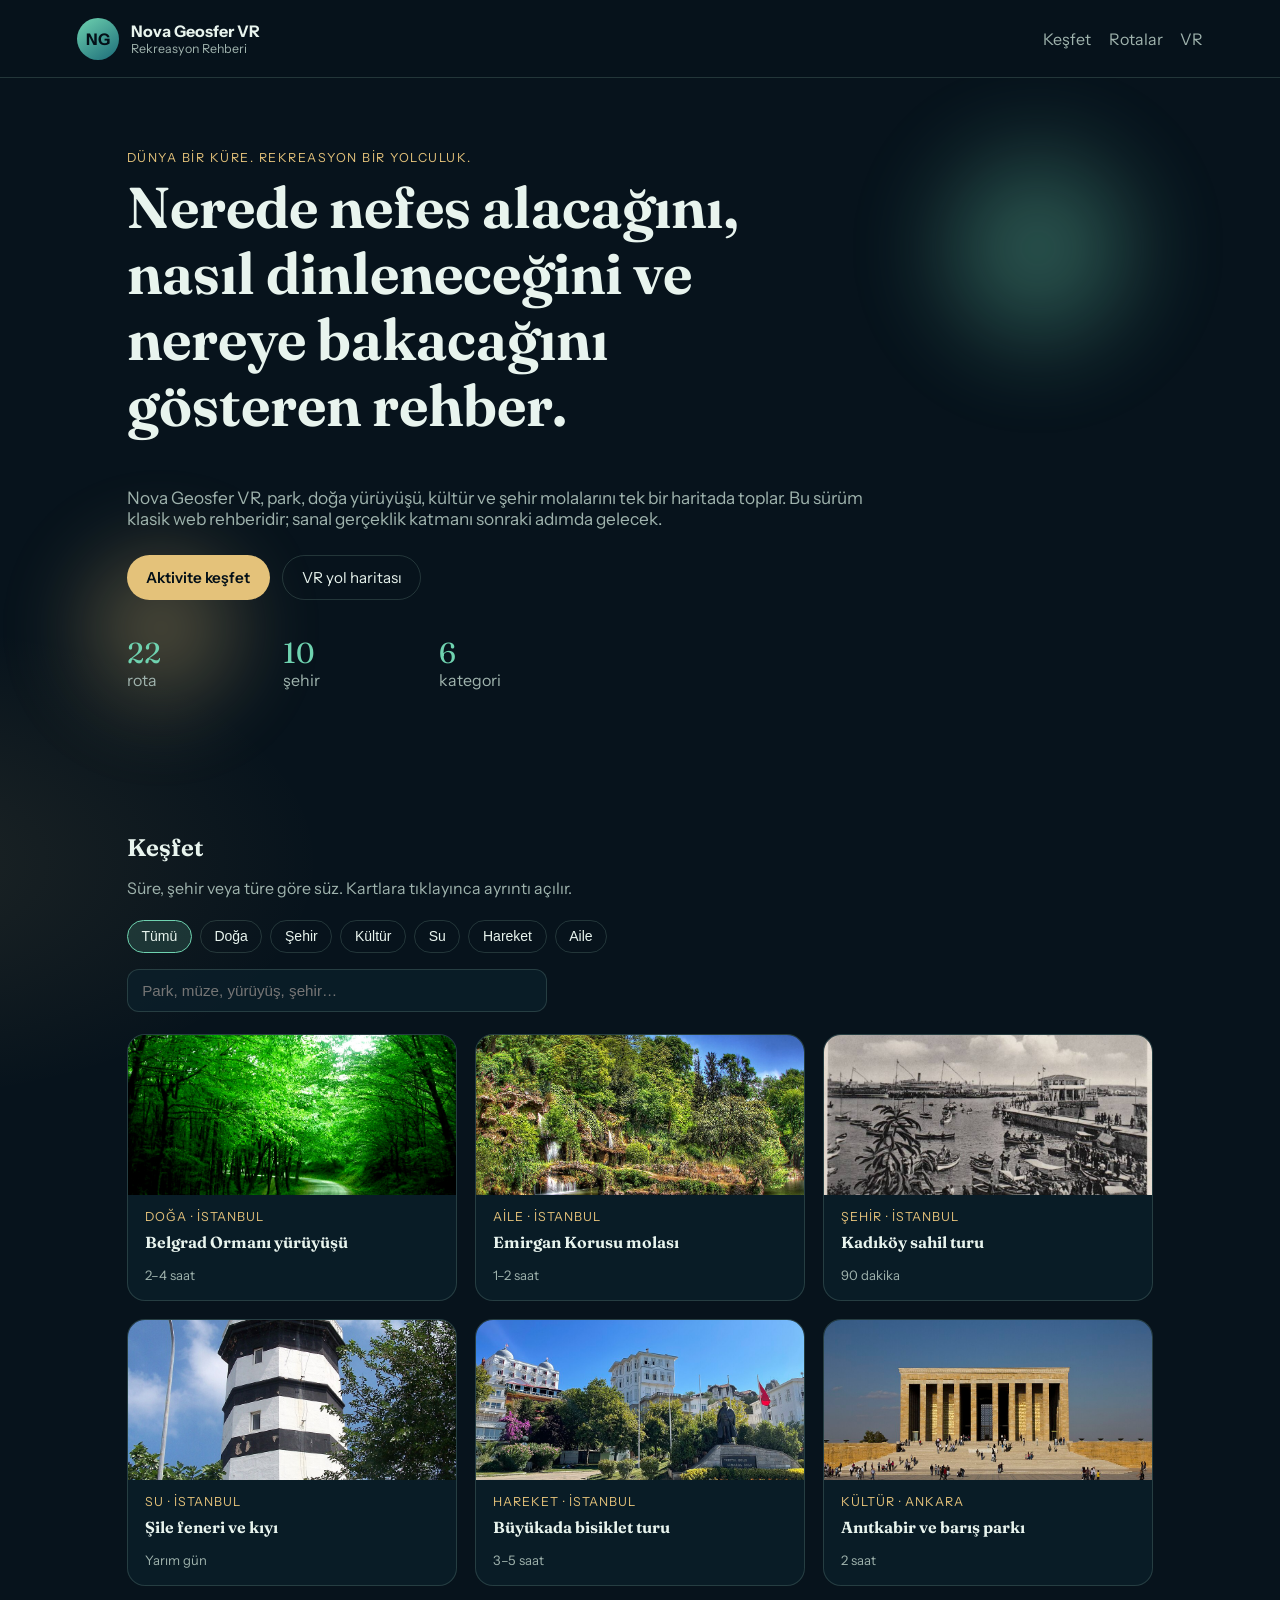
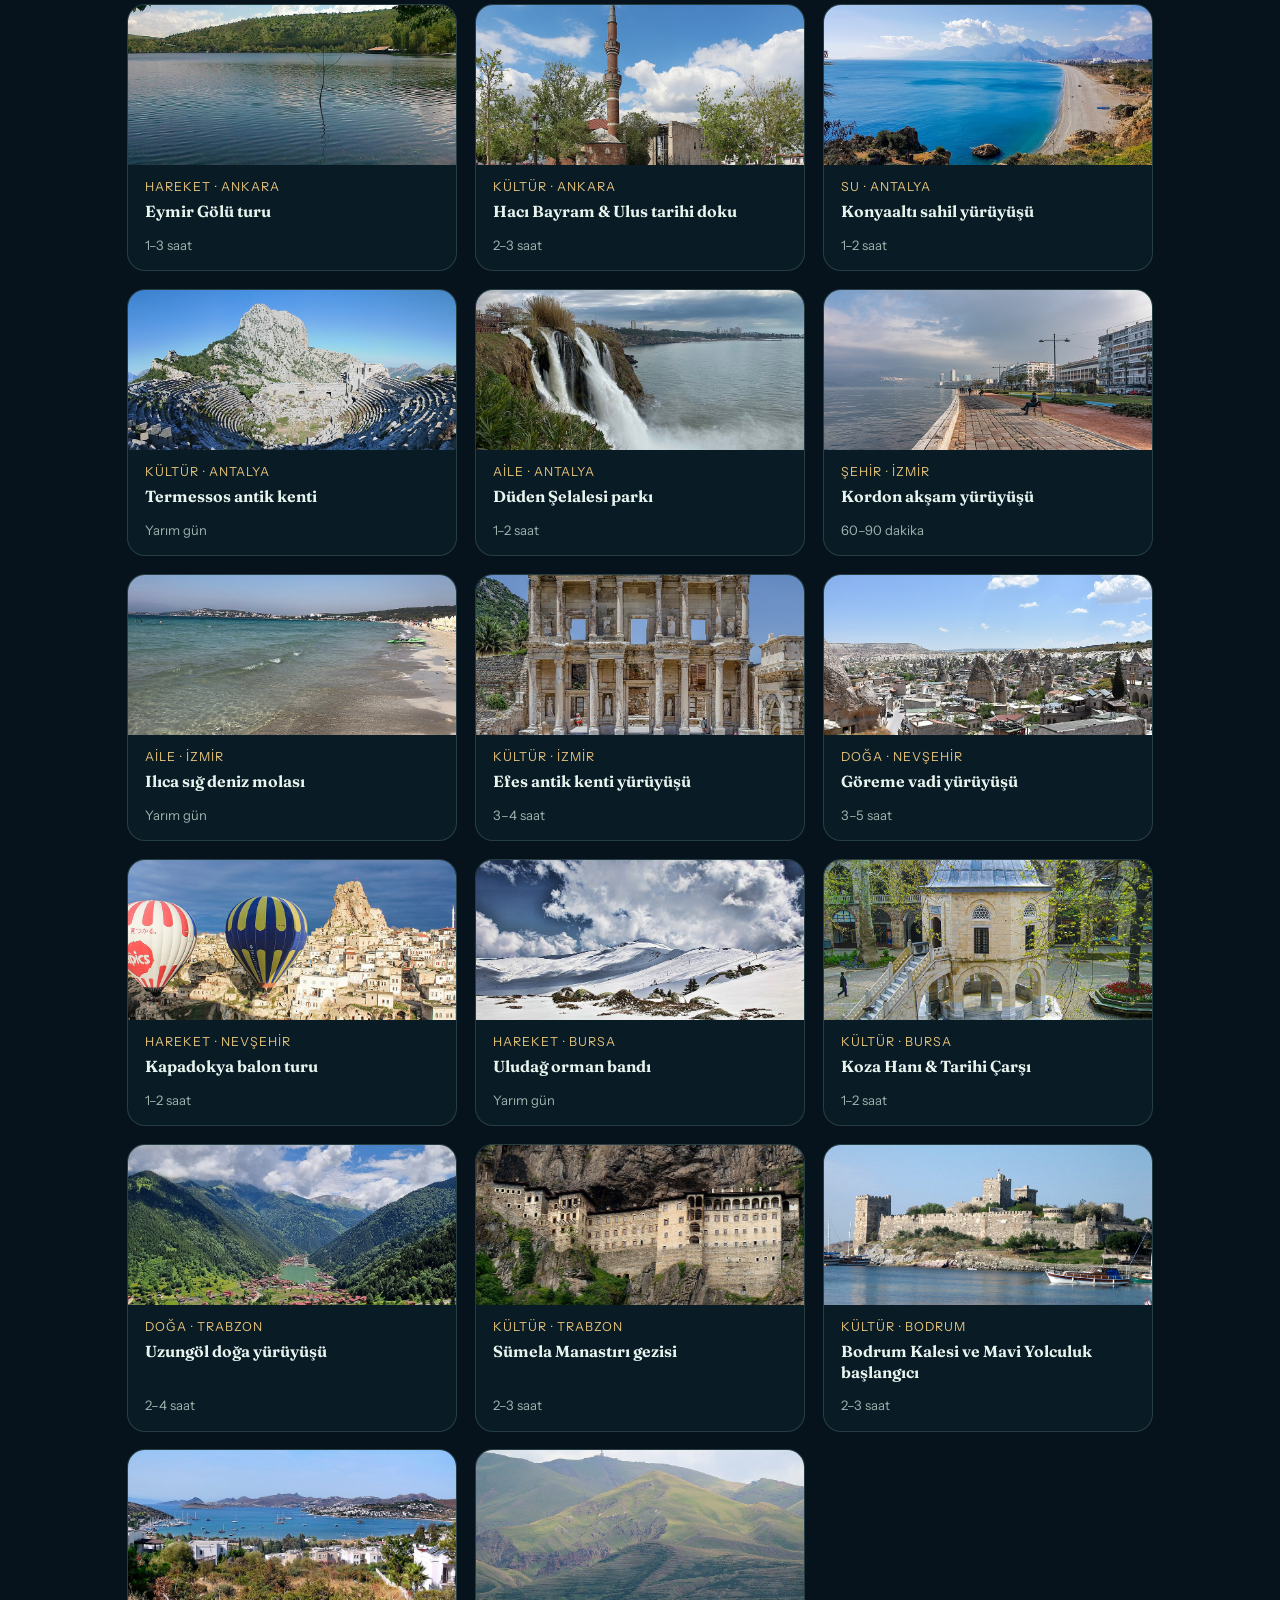
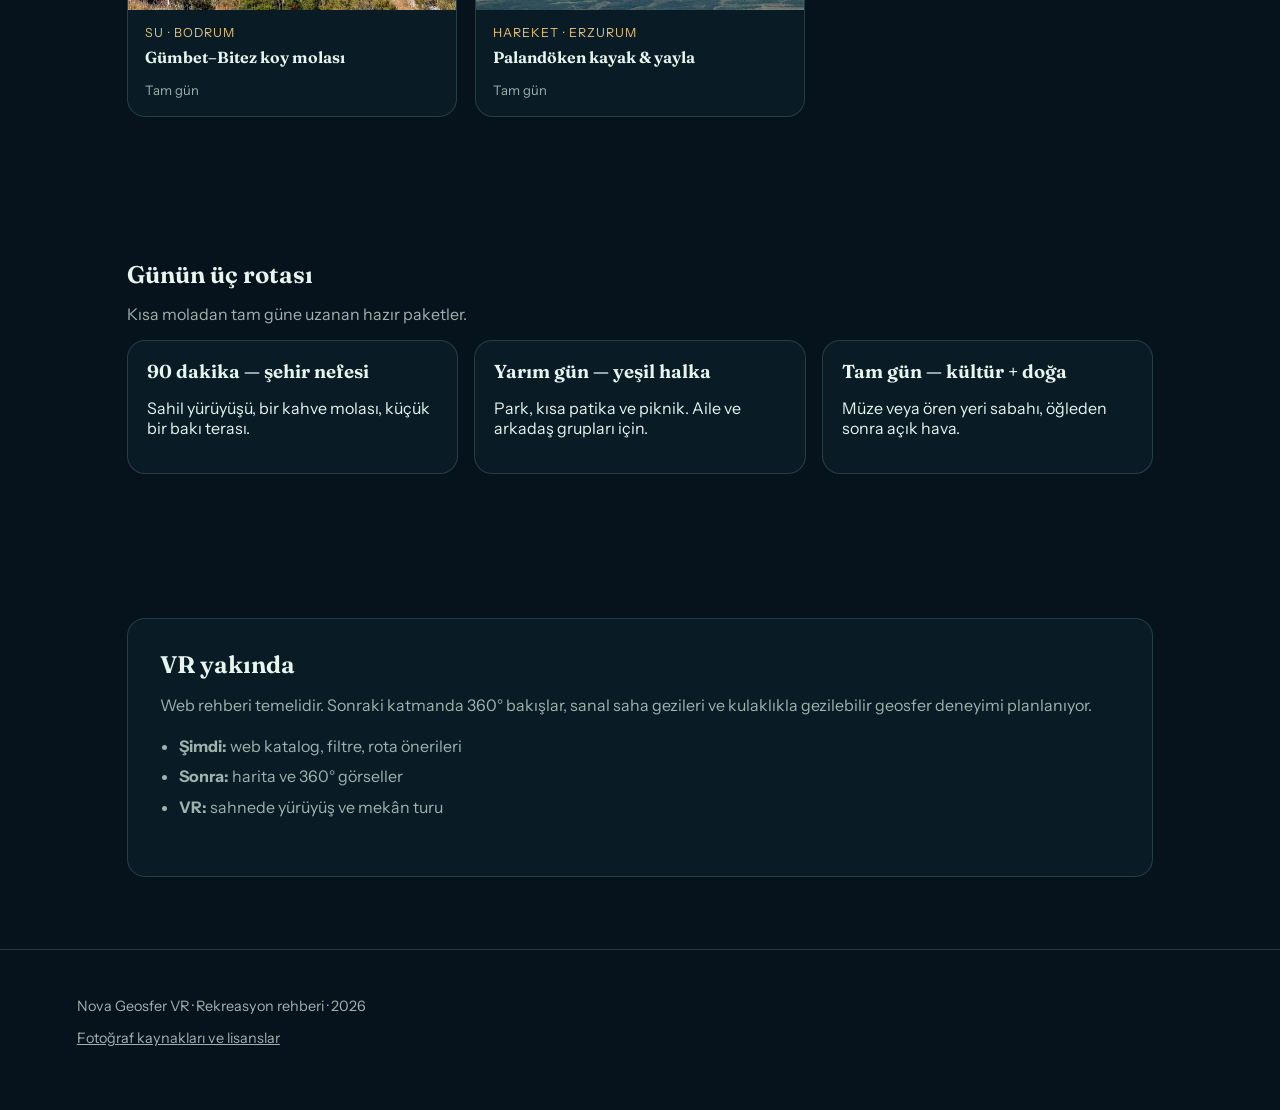
==== index.html @ 8354f011 "feat: initial commit - web katalog, 22 rota, kart gorselleri" ====
<!DOCTYPE html>
<html lang="tr">
  <head>
    <meta charset="UTF-8" />
    <meta name="viewport" content="width=device-width, initial-scale=1" />
    <title>Nova Geosfer VR — Rekreasyon Rehberi</title>
    <meta
      name="description"
      content="Nova Geosfer VR ile Türkiye'de doğa, kültür ve şehir rekreasyonunu keşfedin. Şimdilik web rehberi; yakında VR deneyimi."
    />
    <link rel="stylesheet" href="styles.css" />
    <link rel="preconnect" href="https://fonts.googleapis.com" />
    <link rel="preconnect" href="https://fonts.gstatic.com" crossorigin />
    <link
      href="https://fonts.googleapis.com/css2?family=Instrument+Sans:wght@400;500;600;700&family=Fraunces:opsz,wght@9..144,500;9..144,650&display=swap"
      rel="stylesheet"
    />
  </head>
  <body>
    <div class="orb orb-a" aria-hidden="true"></div>
    <div class="orb orb-b" aria-hidden="true"></div>

    <header class="topbar">
      <a class="brand" href="#anasayfa">
        <span class="brand-mark">NG</span>
        <span>
          <strong>Nova Geosfer VR</strong>
          <small>Rekreasyon Rehberi</small>
        </span>
      </a>
      <nav>
        <a href="#kesfet">Keşfet</a>
        <a href="#rotalar">Rotalar</a>
        <a href="#vr">VR</a>
      </nav>
    </header>

    <main>
      <!-- ── Hero ─────────────────────────────────── -->
      <section id="anasayfa" class="hero">
        <p class="eyebrow">Dünya bir küre. Rekreasyon bir yolculuk.</p>
        <h1>Nerede nefes alacağını, nasıl dinleneceğini ve nereye bakacağını gösteren rehber.</h1>
        <p class="lede">
          Nova Geosfer VR, park, doğa yürüyüşü, kültür ve şehir molalarını tek
          bir haritada toplar. Bu sürüm klasik web rehberidir; sanal gerçeklik
          katmanı sonraki adımda gelecek.
        </p>
        <div class="hero-actions">
          <a class="btn primary" href="#kesfet">Aktivite keşfet</a>
          <a class="btn ghost" href="#vr">VR yol haritası</a>
        </div>
        <dl class="stats">
          <div>
            <dt>22</dt>
            <dd>rota</dd>
          </div>
          <div>
            <dt>10</dt>
            <dd>şehir</dd>
          </div>
          <div>
            <dt>6</dt>
            <dd>kategori</dd>
          </div>
        </dl>
      </section>

      <!-- ── Keşfet ─────────────────────────────────── -->
      <section id="kesfet" class="panel">
        <div class="section-head">
          <h2>Keşfet</h2>
          <p>Süre, şehir veya türe göre süz. Kartlara tıklayınca ayrıntı açılır.</p>
        </div>
        <div class="filters" role="toolbar" aria-label="Aktivite filtreleri">
          <button class="chip active" data-filter="all">Tümü</button>
          <button class="chip" data-filter="doga">Doğa</button>
          <button class="chip" data-filter="sehir">Şehir</button>
          <button class="chip" data-filter="kultur">Kültür</button>
          <button class="chip" data-filter="su">Su</button>
          <button class="chip" data-filter="spor">Hareket</button>
          <button class="chip" data-filter="aile">Aile</button>
        </div>
        <label class="search">
          <span class="sr-only">Ara</span>
          <input id="search" type="search" placeholder="Park, müze, yürüyüş, şehir…" />
        </label>
        <div id="grid" class="grid"></div>
      </section>

      <!-- ── Rotalar ────────────────────────────────── -->
      <section id="rotalar" class="panel">
        <div class="section-head">
          <h2>Günün üç rotası</h2>
          <p>Kısa moladan tam güne uzanan hazır paketler.</p>
        </div>
        <div class="routes">
          <article>
            <h3>90 dakika — şehir nefesi</h3>
            <p>Sahil yürüyüşü, bir kahve molası, küçük bir bakı terası.</p>
          </article>
          <article>
            <h3>Yarım gün — yeşil halka</h3>
            <p>Park, kısa patika ve piknik. Aile ve arkadaş grupları için.</p>
          </article>
          <article>
            <h3>Tam gün — kültür + doğa</h3>
            <p>Müze veya ören yeri sabahı, öğleden sonra açık hava.</p>
          </article>
        </div>
      </section>

      <!-- ── VR ─────────────────────────────────────── -->
      <section id="vr" class="panel">
        <div class="vr">
          <div class="section-head">
            <h2>VR yakında</h2>
            <p>
              Web rehberi temelidir. Sonraki katmanda 360° bakışlar, sanal saha
              gezileri ve kulaklıkla gezilebilir geosfer deneyimi planlanıyor.
            </p>
          </div>
          <ul class="roadmap">
            <li><strong>Şimdi:</strong> web katalog, filtre, rota önerileri</li>
            <li><strong>Sonra:</strong> harita ve 360° görseller</li>
            <li><strong>VR:</strong> sahnede yürüyüş ve mekân turu</li>
          </ul>
        </div>
      </section>
    </main>

    <!-- ── Modal ──────────────────────────────────── -->
    <dialog id="detail">
      <article>
        <button class="close" type="button" aria-label="Kapat">×</button>
        <p class="tag" id="d-tag"></p>
        <h2 id="d-title"></h2>
        <p id="d-meta" class="meta"></p>
        <p id="d-body"></p>
        <p id="d-tip" class="tip"></p>
      </article>
    </dialog>

    <footer>
      <p>Nova Geosfer VR · Rekreasyon rehberi · 2026</p><p><a href="image-credits.html">Fotoğraf kaynakları ve lisanslar</a></p>
    </footer>

    <script src="data.js"></script>
    <script src="app.js"></script>
  </body>
</html>
---- styles.css ----
/* ── Tokens ─────────────────────────────────────────────── */
:root {
  --bg:    #07131c;
  --panel: rgba(12, 32, 44, 0.72);
  --line:  rgba(164, 214, 196, 0.18);
  --text:  #e8f4ee;
  --muted: #9fb3ad;
  --gold:  #e4c27a;
  --teal:  #6fd3b0;
  --ink:   #041018;
  --radius-card: 18px;
}

/* ── Reset ──────────────────────────────────────────────── */
*, *::before, *::after { box-sizing: border-box; }

html { scroll-behavior: smooth; }

body {
  margin: 0;
  min-height: 100vh;
  font-family: "Instrument Sans", system-ui, sans-serif;
  color: var(--text);
  background:
    radial-gradient(1200px 500px at 80% -10%, rgba(111,211,176,.18), transparent 55%),
    radial-gradient(900px  480px at -10% 20%, rgba(228,194,122,.10), transparent 50%),
    var(--bg);
}

/* ── Ambient orbs ───────────────────────────────────────── */
.orb {
  position: fixed;
  z-index: -1;
  border-radius: 50%;
  filter: blur(40px);
  opacity: .45;
  pointer-events: none;
}
.orb-a { width:280px; height:280px; right:8%;  top:12%;    background: radial-gradient(circle,#6fd3b0,transparent 70%); }
.orb-b { width:220px; height:220px; left:4%;   bottom:18%; background: radial-gradient(circle,#e4c27a,transparent 70%); }

/* ── Typography ─────────────────────────────────────────── */
a { color: inherit; }

h1, h2, h3 {
  font-family: Fraunces, Georgia, serif;
  font-weight: 650;
  line-height: 1.15;
  margin-top: 0;
}
h1 { font-size: clamp(2rem, 5vw, 3.6rem); max-width: 16ch; }

.eyebrow {
  letter-spacing: .12em;
  text-transform: uppercase;
  color: var(--gold);
  font-size: .78rem;
  margin: 0 0 .6rem;
}
.lede { max-width: 62ch; color: var(--muted); font-size: 1.08rem; }
.tag  { color: var(--gold); font-size: .78rem; text-transform: uppercase; letter-spacing: .08em; margin: 0; }

/* ── Top bar ────────────────────────────────────────────── */
.topbar {
  display: flex;
  justify-content: space-between;
  align-items: center;
  gap: 1rem;
  padding: 1.1rem 6vw;
  position: sticky;
  top: 0;
  backdrop-filter: blur(16px);
  background: rgba(7,19,28,.72);
  border-bottom: 1px solid var(--line);
  z-index: 5;
}
.brand { display:flex; gap:.75rem; align-items:center; text-decoration:none; }
.brand-mark {
  width:42px; height:42px;
  border-radius:50%;
  display:grid; place-items:center;
  font-weight:700;
  background: linear-gradient(145deg, var(--teal), #1b6b78);
  color: var(--ink);
  flex-shrink: 0;
}
.brand strong, .brand small { display:block; }
.brand small { color:var(--muted); font-size:.78rem; }

nav { display:flex; gap:1.1rem; }
nav a { text-decoration:none; color:var(--muted); }
nav a:hover { color:var(--gold); }

/* ── Layout ─────────────────────────────────────────────── */
.hero,
.panel {
  padding: 4.5rem 6vw;
  max-width: 1180px;
  margin: 0 auto;
}

/* ── Hero ───────────────────────────────────────────────── */
.hero-actions { display:flex; gap:.8rem; flex-wrap:wrap; margin:1.6rem 0 2.2rem; }

.btn {
  display: inline-flex;
  align-items: center;
  text-decoration: none;
  padding: .75rem 1.15rem;
  border-radius: 999px;
  border: 1px solid var(--line);
  font-size: .95rem;
}
.btn.primary { background:var(--gold); color:var(--ink); border-color:transparent; font-weight:600; }
.btn.ghost:hover { border-color:var(--teal); }

.stats {
  display: grid;
  grid-template-columns: repeat(3, minmax(0, 140px));
  gap: 1rem;
  margin: 0;
}
.stats dt { font-family:Fraunces,serif; font-size:1.8rem; color:var(--teal); margin:0; }
.stats dd { margin:0; color:var(--muted); }

/* ── Section head ───────────────────────────────────────── */
.section-head h2 { margin-bottom:.4rem; }
.section-head p, .meta, .tip { color:var(--muted); }

/* ── Filters & search ───────────────────────────────────── */
.filters { display:flex; flex-wrap:wrap; gap:.5rem; margin:1.4rem 0 1rem; }

.chip {
  background: transparent;
  color: var(--text);
  border: 1px solid var(--line);
  border-radius: 999px;
  padding: .45rem .85rem;
  cursor: pointer;
  font-size: .875rem;
  transition: background .15s, border-color .15s;
}
.chip.active, .chip:hover { background:rgba(111,211,176,.16); border-color:var(--teal); }

.search input {
  width: 100%;
  max-width: 420px;
  background: var(--panel);
  color: var(--text);
  border: 1px solid var(--line);
  border-radius: 12px;
  padding: .75rem .9rem;
  font-size: .95rem;
  outline: none;
}
.search input:focus { border-color:var(--teal); }

/* ── Grid ───────────────────────────────────────────────── */
.grid {
  display: grid;
  grid-template-columns: repeat(auto-fill, minmax(260px, 1fr));
  gap: 1.1rem;
  margin-top: 1.4rem;
  align-items: stretch;
}

/* ── Kart ───────────────────────────────────────────────── */
.card {
  /* reset button */
  appearance: none;
  -webkit-appearance: none;
  font: inherit;

  /* layout */
  display: flex;
  flex-direction: column;
  text-align: left;
  width: 100%;

  min-width: 0;
  height: 100%;
  padding: 0;

  /* look */
  background: var(--panel);
  border: 1px solid var(--line);
  border-radius: var(--radius-card);
  overflow: hidden;
  color: inherit;
  cursor: pointer;

  /* transition */
  transition: transform .18s ease, border-color .18s ease, box-shadow .18s ease;
}

.card:hover {
  transform: translateY(-4px);
  border-color: var(--teal);
  box-shadow: 0 8px 24px rgba(0,0,0,.3);
}

/* Görsel */
.card-img {
  width: 100%;
  height: 160px;
  flex-shrink: 0;
  object-fit: cover;
  display: block;
  border-radius: 0;
  background: rgba(111,211,176,.06);  /* yüklenmeden önce boş alan rengi */
}

/* Metin alanı */
.card-body {
  padding: .9rem 1.1rem 1.1rem;
  display: flex;
  flex-direction: column;
  gap: .25rem;
  flex: 1;
  width: 100%;
  min-width: 0;
  overflow-wrap: anywhere;
}

.card-body h3 {
  font-size: 1rem;
  margin: .2rem 0 .4rem;
  line-height: 1.3;
}

.card-duration {
  margin: auto 0 0; padding-top: .25rem;
  color: var(--muted);
  font-size: .82rem;
}

/* ── Rotalar ────────────────────────────────────────────── */
.routes {
  display: grid;
  grid-template-columns: repeat(auto-fit, minmax(220px, 1fr));
  gap: 1rem;
}
.routes article {
  background: var(--panel);
  border: 1px solid var(--line);
  border-radius: var(--radius-card);
  padding: 1.2rem;
}
.routes article h3 { margin-bottom: .4rem; }

/* ── VR bölümü ──────────────────────────────────────────── */
.vr {
  background: var(--panel);
  border: 1px solid var(--line);
  border-radius: var(--radius-card);
  padding: 2rem 2rem 2.4rem;
}
.roadmap { padding-left:1.2rem; color:var(--muted); line-height:1.9; }

/* ── Dialog / Modal ─────────────────────────────────────── */
#detail {
  border: 1px solid var(--line);
  border-radius: 20px;
  background: #0c202c;
  color: var(--text);
  padding: 0;
  max-width: 560px;
  width: calc(100% - 2rem);
}
#detail::backdrop { background: rgba(2,8,12,.7); backdrop-filter: blur(4px); }
#detail article   { padding: 1.4rem 1.5rem 1.8rem; }

.close {
  float: right;
  background: none;
  border: 0;
  color: var(--muted);
  font-size: 1.6rem;
  cursor: pointer;
  line-height: 1;
  padding: 0;
}
.close:hover { color: var(--text); }

.tip {
  margin-top: .6rem;
  padding: .7rem .9rem;
  border-radius: 10px;
  background: rgba(111,211,176,.08);
  border-left: 3px solid var(--teal);
  font-size: .9rem;
}

/* ── Footer ─────────────────────────────────────────────── */
footer {
  padding: 2rem 6vw 3rem;
  color: var(--muted);
  border-top: 1px solid var(--line);
  font-size: .9rem;
}

/* ── Yardımcı ───────────────────────────────────────────── */
.sr-only {
  position: absolute;
  width: 1px; height: 1px;
  overflow: hidden;
  clip: rect(0,0,0,0);
}

/* ── Responsive ─────────────────────────────────────────── */
@media (max-width: 700px) {
  nav { display: none; }

  .stats { grid-template-columns: repeat(3, 1fr); }

  .grid { grid-template-columns: repeat(auto-fill, minmax(200px, 1fr)); }

  .hero, .panel { padding: 3rem 5vw; }

  #detail { width: calc(100% - 1.5rem); }
}

@media (max-width: 480px) {
  .grid { grid-template-columns: 1fr; }
}
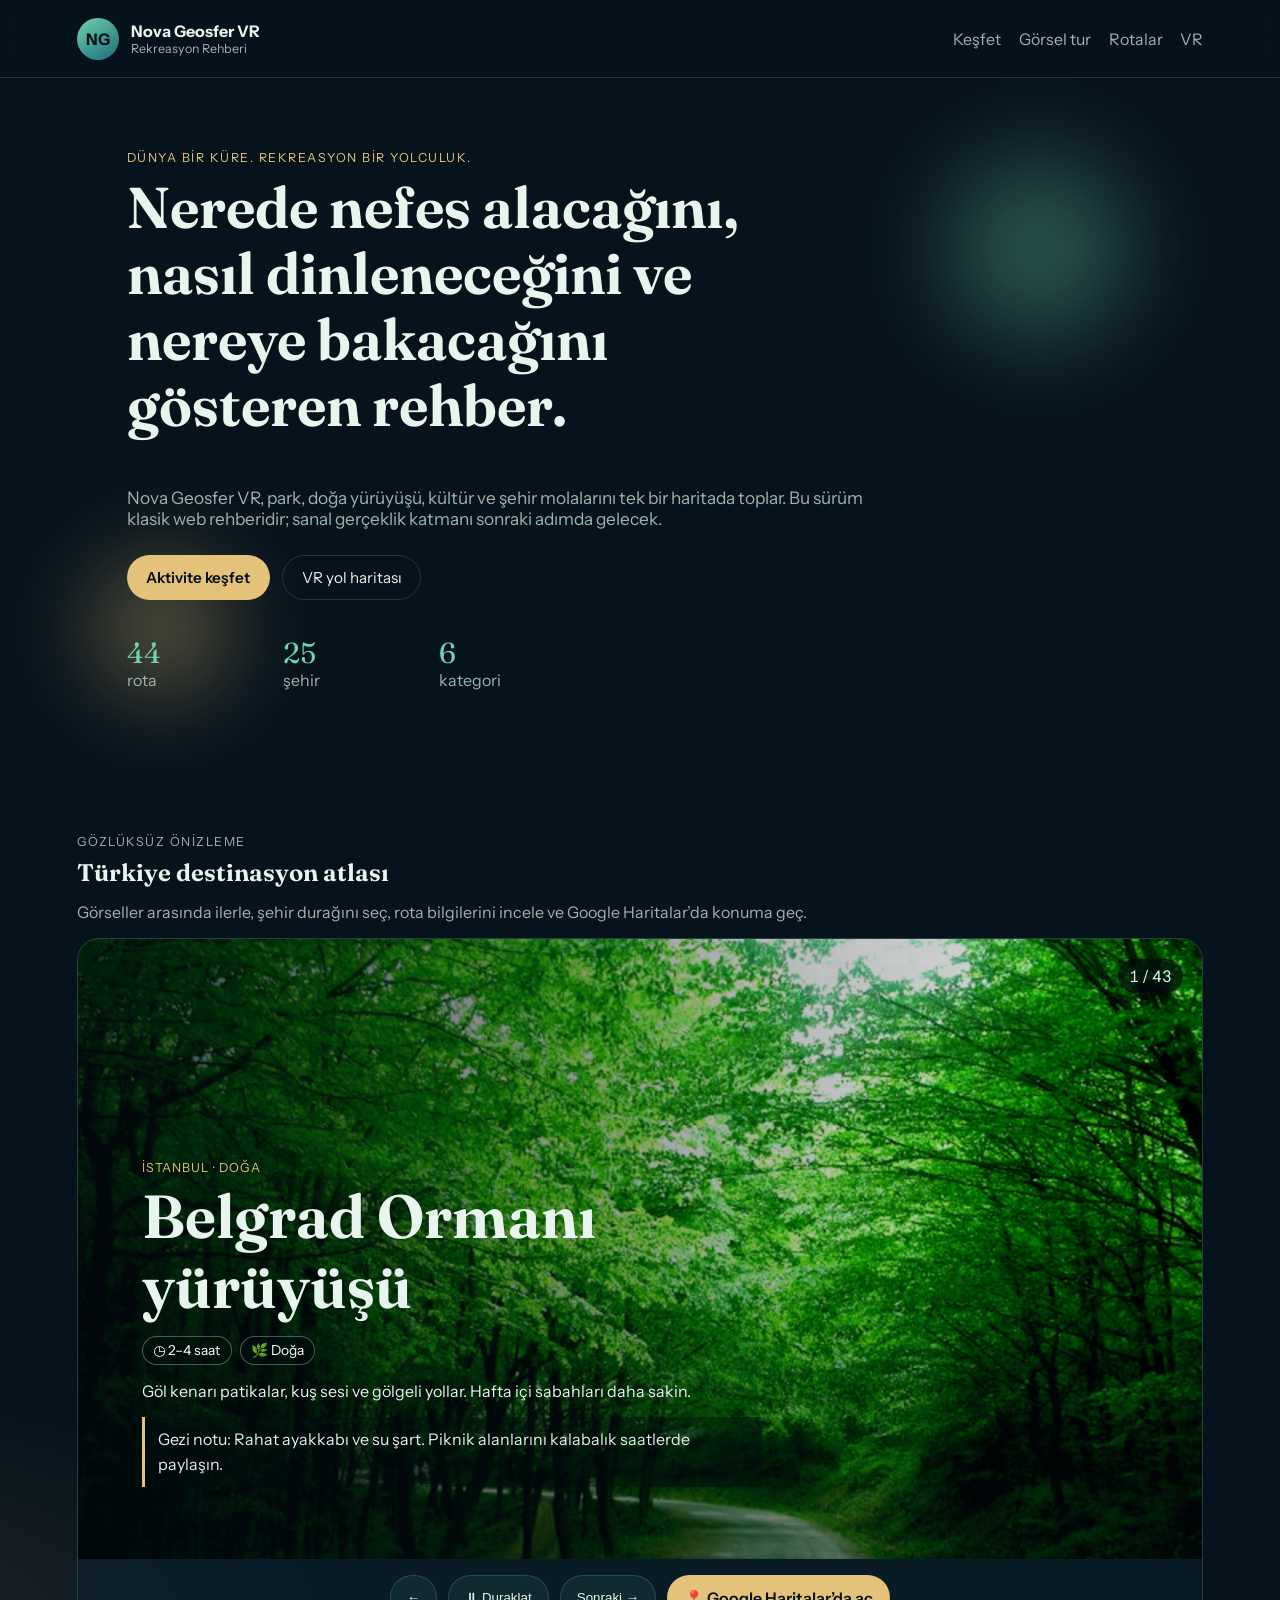
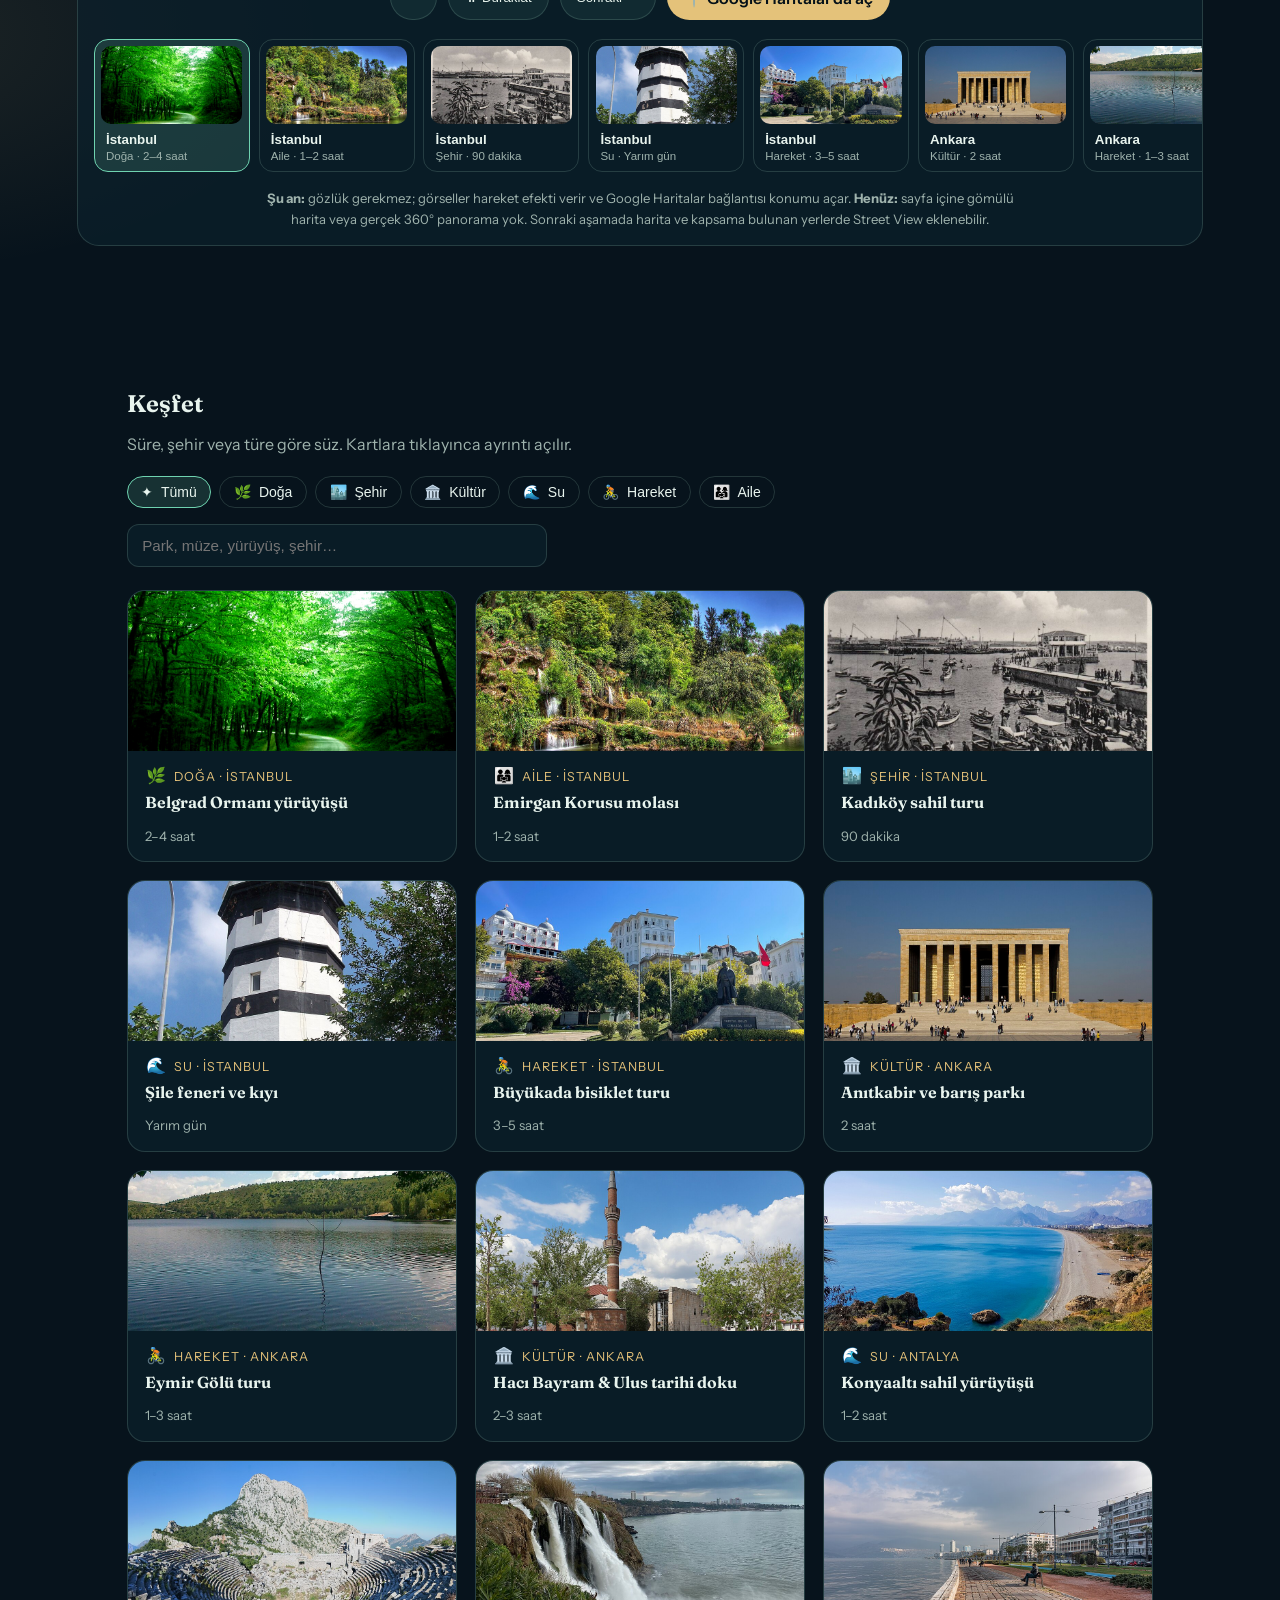
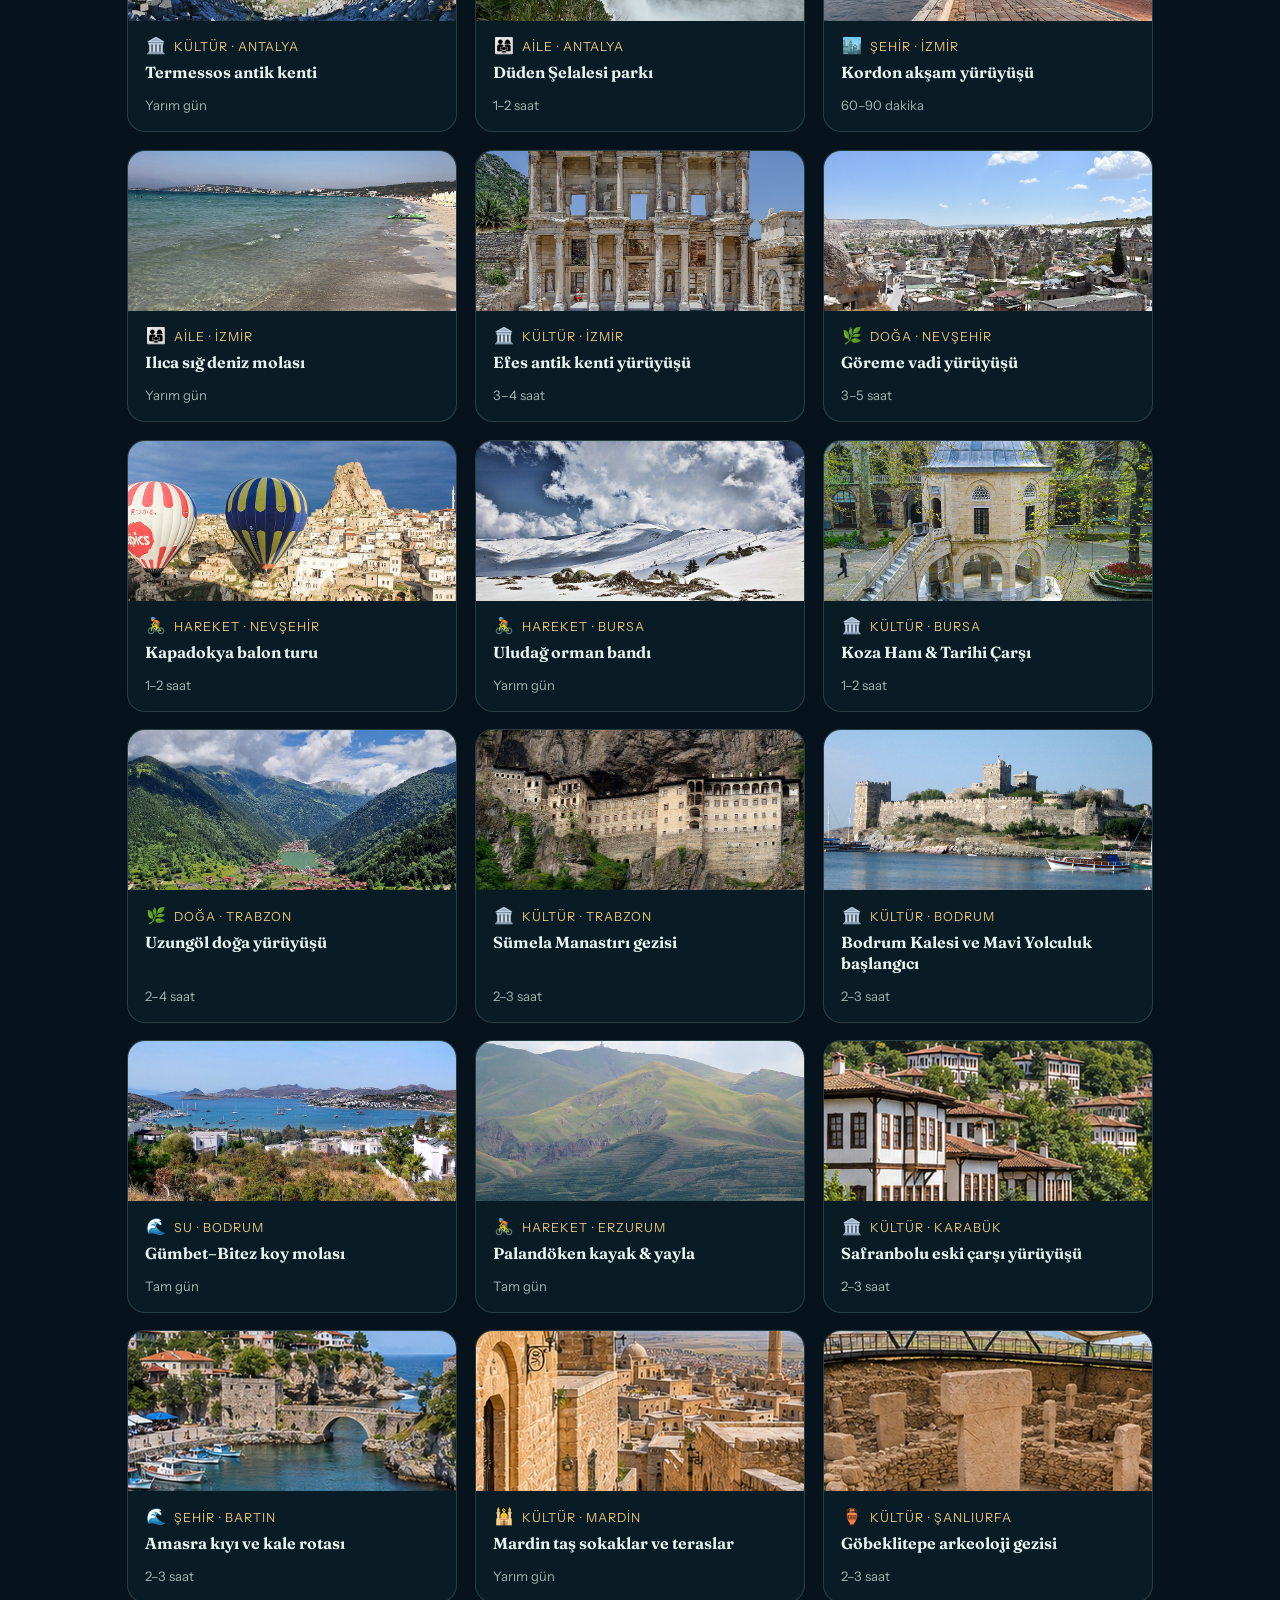
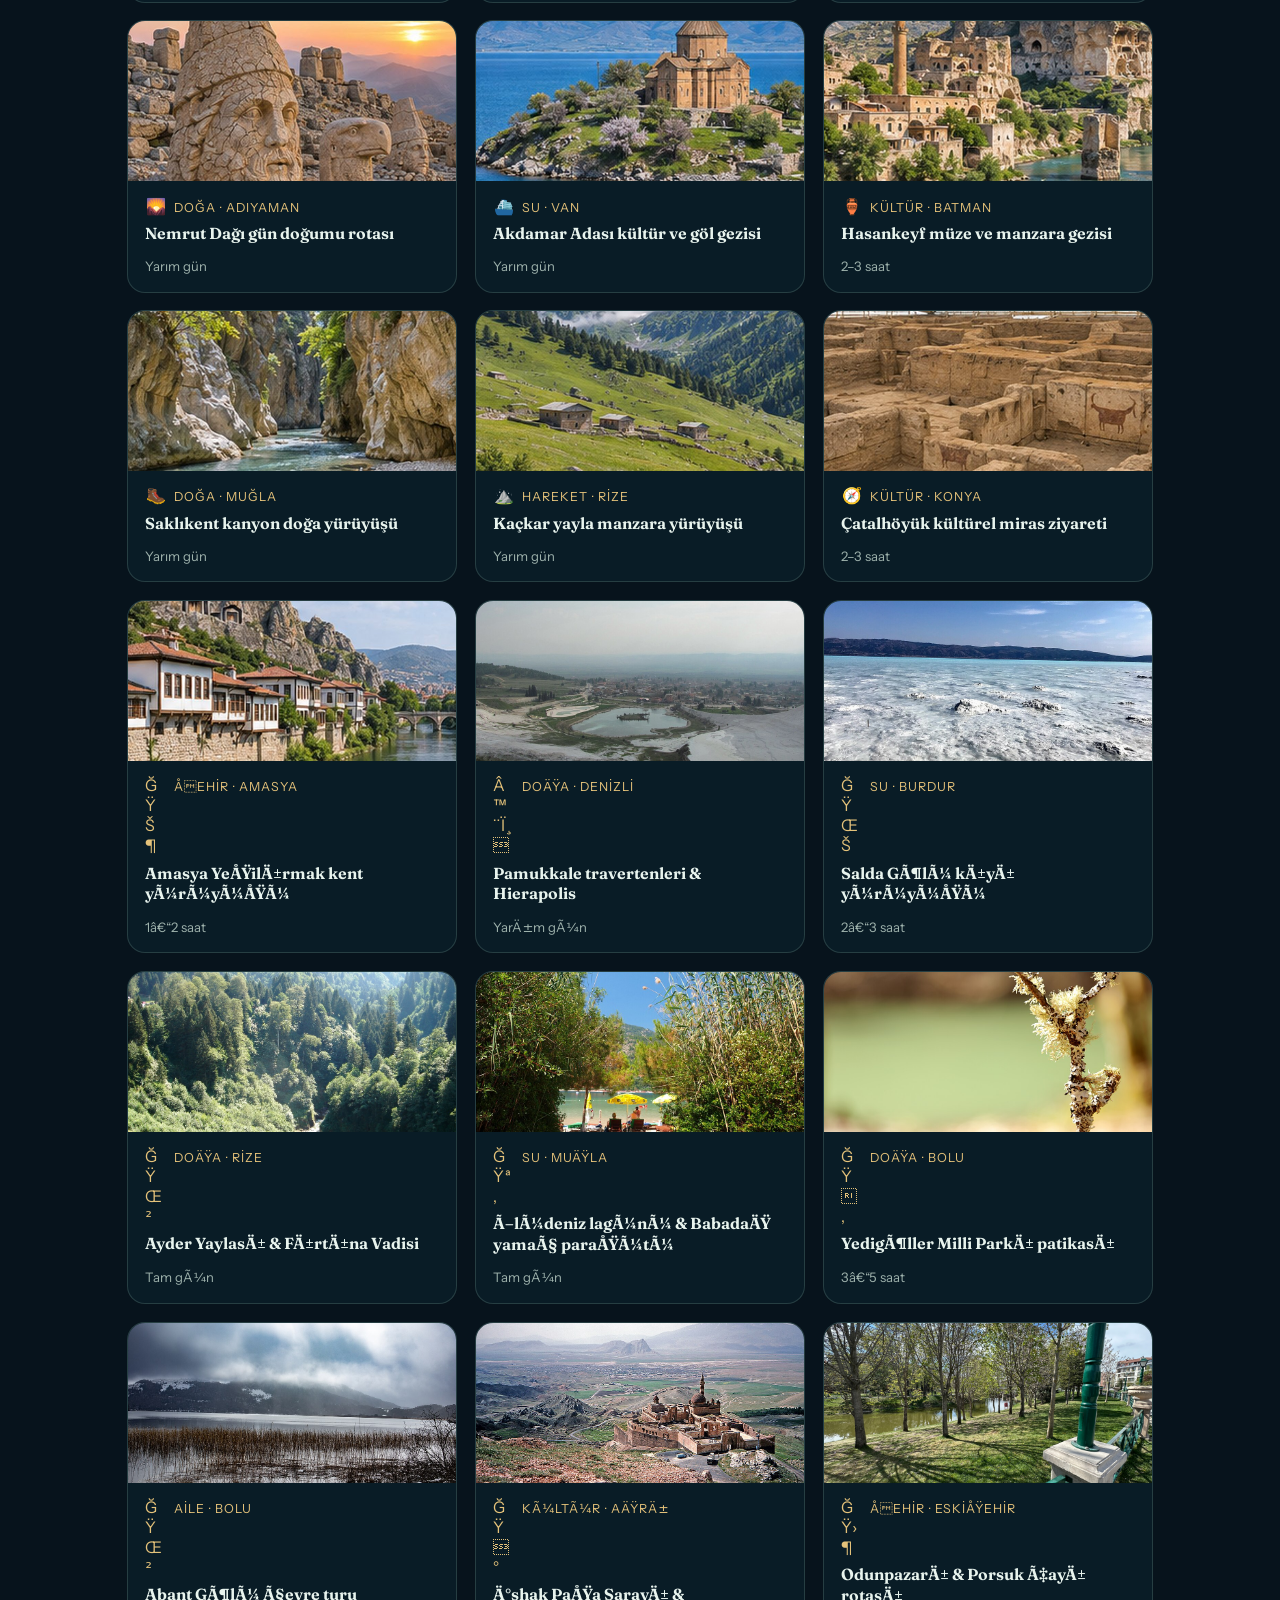
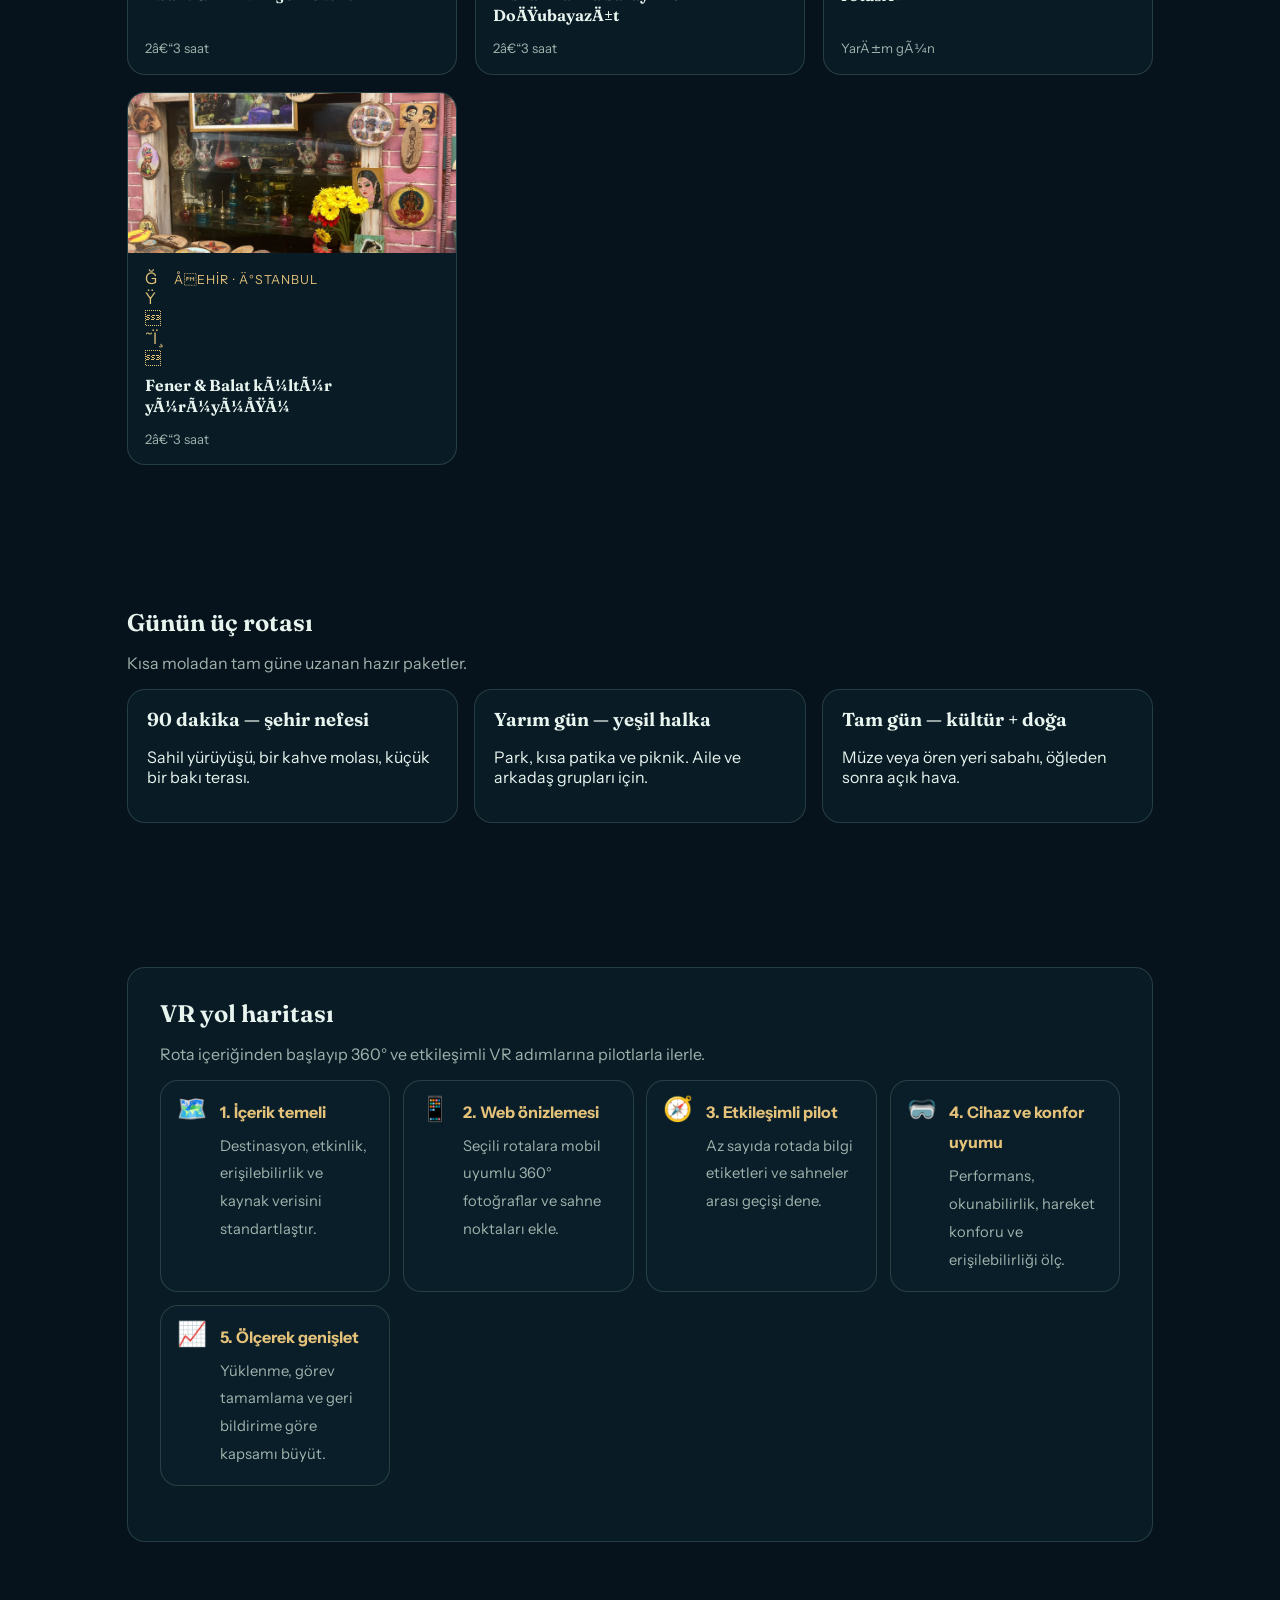
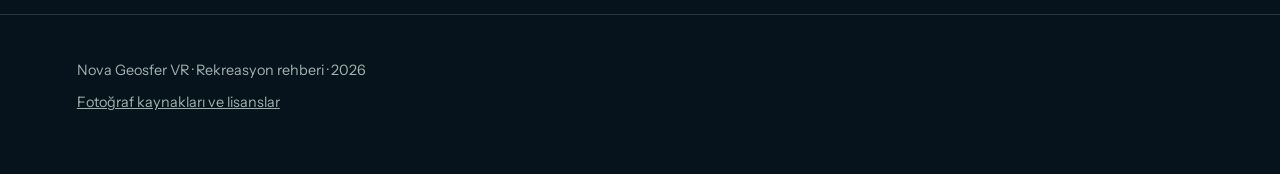
==== commit 2e66115d: "Rotalar, aktiviteler ve gorsel tur atlasi genisletildi (44 rota, 25 sehir)" ====
--- a/index.html
+++ b/index.html
@@ -30,6 +30,7 @@
       </a>
       <nav>
         <a href="#kesfet">Keşfet</a>
+        <a href="#gorsel-tur">Görsel tur</a>
         <a href="#rotalar">Rotalar</a>
         <a href="#vr">VR</a>
       </nav>
@@ -51,11 +52,11 @@
         </div>
         <dl class="stats">
           <div>
-            <dt>22</dt>
+            <dt id="route-count">44</dt>
             <dd>rota</dd>
           </div>
           <div>
-            <dt>10</dt>
+            <dt id="city-count">25</dt>
             <dd>şehir</dd>
           </div>
           <div>
@@ -65,6 +66,36 @@
         </dl>
       </section>
 
+      <section id="gorsel-tur" class="panel visual-tour-panel">
+        <div class="section-head">
+          <p class="eyebrow">Gözlüksüz önizleme</p>
+          <h2>Türkiye destinasyon atlası</h2>
+          <p>Görseller arasında ilerle, şehir durağını seç, rota bilgilerini incele ve Google Haritalar’da konuma geç.</p>
+        </div>
+        <div class="visual-tour" aria-label="Destinasyon görsel önizlemesi">
+          <div class="tour-scene" id="tour-scene">
+            <img id="tour-image" src="" alt="" />
+            <div class="tour-shade" aria-hidden="true"></div>
+            <div class="tour-caption" aria-live="polite">
+              <p class="tag" id="tour-location"></p>
+              <h3 id="tour-title"></h3>
+              <div class="tour-meta"><span id="tour-duration"></span><span id="tour-category"></span></div>
+              <p id="tour-description"></p>
+              <p class="tour-tip" id="tour-tip"></p>
+            </div>
+            <span class="tour-counter" id="tour-counter"></span>
+          </div>
+          <div class="tour-controls">
+            <button class="tour-button" id="tour-prev" type="button" aria-label="Önceki destinasyon">←</button>
+            <button class="tour-button tour-play" id="tour-toggle" type="button" aria-pressed="true">⏸ Duraklat</button>
+            <button class="tour-button" id="tour-next" type="button" aria-label="Sonraki destinasyon">Sonraki →</button>
+            <a class="tour-button map-link" id="tour-map-link" href="#" target="_blank" rel="noopener noreferrer">📍 Google Haritalar’da aç</a>
+          </div>
+          <div class="tour-stops" id="tour-stops" aria-label="Destinasyon seç"></div>
+          <p class="tour-note"><strong>Şu an:</strong> gözlük gerekmez; görseller hareket efekti verir ve Google Haritalar bağlantısı konumu açar. <strong>Henüz:</strong> sayfa içine gömülü harita veya gerçek 360° panorama yok. Sonraki aşamada harita ve kapsama bulunan yerlerde Street View eklenebilir.</p>
+        </div>
+      </section>
+
       <!-- ── Keşfet ─────────────────────────────────── -->
       <section id="kesfet" class="panel">
         <div class="section-head">
@@ -72,13 +103,13 @@
           <p>Süre, şehir veya türe göre süz. Kartlara tıklayınca ayrıntı açılır.</p>
         </div>
         <div class="filters" role="toolbar" aria-label="Aktivite filtreleri">
-          <button class="chip active" data-filter="all">Tümü</button>
-          <button class="chip" data-filter="doga">Doğa</button>
-          <button class="chip" data-filter="sehir">Şehir</button>
-          <button class="chip" data-filter="kultur">Kültür</button>
-          <button class="chip" data-filter="su">Su</button>
-          <button class="chip" data-filter="spor">Hareket</button>
-          <button class="chip" data-filter="aile">Aile</button>
+          <button class="chip active" data-filter="all"><span aria-hidden="true">✦</span> Tümü</button>
+          <button class="chip" data-filter="doga"><span aria-hidden="true">🌿</span> Doğa</button>
+          <button class="chip" data-filter="sehir"><span aria-hidden="true">🏙️</span> Şehir</button>
+          <button class="chip" data-filter="kultur"><span aria-hidden="true">🏛️</span> Kültür</button>
+          <button class="chip" data-filter="su"><span aria-hidden="true">🌊</span> Su</button>
+          <button class="chip" data-filter="spor"><span aria-hidden="true">🚴</span> Hareket</button>
+          <button class="chip" data-filter="aile"><span aria-hidden="true">👨‍👩‍👧</span> Aile</button>
         </div>
         <label class="search">
           <span class="sr-only">Ara</span>
@@ -113,17 +144,16 @@
       <section id="vr" class="panel">
         <div class="vr">
           <div class="section-head">
-            <h2>VR yakında</h2>
-            <p>
-              Web rehberi temelidir. Sonraki katmanda 360° bakışlar, sanal saha
-              gezileri ve kulaklıkla gezilebilir geosfer deneyimi planlanıyor.
-            </p>
+            <h2>VR yol haritası</h2>
+            <p>Rota içeriğinden başlayıp 360° ve etkileşimli VR adımlarına pilotlarla ilerle.</p>
           </div>
-          <ul class="roadmap">
-            <li><strong>Şimdi:</strong> web katalog, filtre, rota önerileri</li>
-            <li><strong>Sonra:</strong> harita ve 360° görseller</li>
-            <li><strong>VR:</strong> sahnede yürüyüş ve mekân turu</li>
-          </ul>
+          <ol class="roadmap roadmap-steps">
+            <li><span class="roadmap-icon" aria-hidden="true">🗺️</span><div><strong>1. İçerik temeli</strong><p>Destinasyon, etkinlik, erişilebilirlik ve kaynak verisini standartlaştır.</p></div></li>
+            <li><span class="roadmap-icon" aria-hidden="true">📱</span><div><strong>2. Web önizlemesi</strong><p>Seçili rotalara mobil uyumlu 360° fotoğraflar ve sahne noktaları ekle.</p></div></li>
+            <li><span class="roadmap-icon" aria-hidden="true">🧭</span><div><strong>3. Etkileşimli pilot</strong><p>Az sayıda rotada bilgi etiketleri ve sahneler arası geçişi dene.</p></div></li>
+            <li><span class="roadmap-icon" aria-hidden="true">🥽</span><div><strong>4. Cihaz ve konfor uyumu</strong><p>Performans, okunabilirlik, hareket konforu ve erişilebilirliği ölç.</p></div></li>
+            <li><span class="roadmap-icon" aria-hidden="true">📈</span><div><strong>5. Ölçerek genişlet</strong><p>Yüklenme, görev tamamlama ve geri bildirime göre kapsamı büyüt.</p></div></li>
+          </ol>
         </div>
       </section>
     </main>
@@ -137,6 +167,7 @@
         <p id="d-meta" class="meta"></p>
         <p id="d-body"></p>
         <p id="d-tip" class="tip"></p>
+        <a id="d-map-link" class="btn ghost map-link" href="#" target="_blank" rel="noopener noreferrer">📍 Google Haritalar’da aç</a>
       </article>
     </dialog>
 
--- a/styles.css
+++ b/styles.css
@@ -325,3 +325,46 @@
 }
 
 
+
+/* Expanded category icons and staged VR roadmap */
+.chip span{margin-right:.25rem}.activity-icon{display:inline-grid;place-items:center;width:1.35rem;margin-right:.2rem;font-size:1rem}
+.roadmap-steps{display:grid;grid-template-columns:repeat(auto-fit,minmax(220px,1fr));gap:.8rem;padding:0;list-style:none}
+.roadmap-steps li{display:flex;gap:.8rem;align-items:flex-start;padding:1rem;border:1px solid var(--line);border-radius:var(--radius-card);background:var(--panel)}
+.roadmap-icon{font-size:1.5rem;line-height:1}.roadmap-steps strong{color:var(--gold)}.roadmap-steps p{color:var(--muted);margin:.35rem 0 0;font-size:.92rem}
+
+
+/* Video-like destination photo tour (non-VR preview) */
+.visual-tour-panel { max-width: 1320px; }
+.visual-tour { overflow: hidden; border: 1px solid var(--line); border-radius: 22px; background: var(--panel); }
+.tour-scene { position: relative; min-height: clamp(360px, 52vw, 620px); overflow: hidden; background: #10232b; isolation: isolate; }
+.tour-scene img { position:absolute; inset:0; width:100%; height:100%; object-fit:cover; transform:scale(1.08); }
+.tour-scene.is-moving img { animation: tour-drift 8s ease-in-out both; }
+@keyframes tour-drift { from { transform:scale(1.08) translate3d(1.2%,0,0); } to { transform:scale(1.2) translate3d(-1.2%,-1%,0); } }
+.tour-shade { position:absolute; inset:0; z-index:1; background:linear-gradient(90deg,rgba(2,10,14,.76),rgba(2,10,14,.28) 62%,rgba(2,10,14,.08)),linear-gradient(0deg,rgba(2,10,14,.42),transparent 52%); }
+.tour-caption { position:absolute; z-index:2; left:clamp(1.2rem,5vw,4rem); bottom:clamp(1.4rem,5vw,3.5rem); max-width:620px; }
+.tour-caption h3 { font-size:clamp(2rem,5vw,3.8rem); margin:.45rem 0; }
+.tour-caption p:last-child { color:#e4eeea; font-size:1rem; line-height:1.55; }
+.tour-counter { position:absolute; z-index:2; right:1.2rem; top:1.2rem; padding:.45rem .7rem; border-radius:999px; background:rgba(2,10,14,.65); color:var(--text); font-variant-numeric:tabular-nums; }
+.tour-controls { display:flex; justify-content:center; gap:.7rem; padding:1rem; }
+.tour-button { border:1px solid var(--line); border-radius:999px; padding:.7rem 1rem; color:var(--text); background:rgba(111,211,176,.08); cursor:pointer; }
+.tour-button:hover,.tour-stop:hover,.tour-stop.active { border-color:var(--teal); background:rgba(111,211,176,.16); }
+.tour-stops { display:flex; gap:.55rem; overflow-x:auto; padding:0 1rem 1rem; scrollbar-color:var(--teal) transparent; }
+.tour-stop { flex:0 0 auto; display:flex; align-items:center; gap:.4rem; padding:.55rem .75rem; border:1px solid var(--line); border-radius:999px; color:var(--muted); background:transparent; cursor:pointer; white-space:nowrap; }
+.tour-stop[aria-current="true"] { color:var(--text); }
+.tour-note { margin:0; padding:0 1rem 1rem; color:var(--muted); font-size:.82rem; text-align:center; }
+@media (prefers-reduced-motion: reduce) { .tour-scene.is-moving img { animation:none; } }
+
+/* Atlas details and visual stop selector */
+.tour-meta { display:flex; flex-wrap:wrap; gap:.5rem; margin:.85rem 0; }
+.tour-meta span { padding:.35rem .65rem; border:1px solid rgba(232,244,238,.32); border-radius:999px; background:rgba(2,10,14,.4); color:#fff; font-size:.86rem; }
+.tour-tip { max-width:60ch; padding:.65rem .8rem; border-left:3px solid var(--gold); background:rgba(2,10,14,.4); color:#fff; font-size:.9rem; }
+.tour-stops { padding:.2rem 1rem 1rem; }
+.tour-stop { flex-direction:column; align-items:stretch; gap:.4rem; width:156px; padding:.4rem; border-radius:14px; text-align:left; }
+.tour-stop img { width:100%; height:78px; object-fit:cover; border-radius:10px; }
+.tour-stop span { color:var(--text); font-weight:600; padding:.1rem .3rem .2rem; }
+.tour-stop small { display:block; margin-top:.15rem; color:var(--muted); font-size:.72rem; font-weight:400; }
+.tour-note { max-width:90ch; margin:auto; line-height:1.55; }
+
+.map-link { text-decoration:none; display:inline-flex; align-items:center; justify-content:center; }
+.tour-controls .map-link { background:var(--gold); color:var(--ink); border-color:transparent; font-weight:600; }
+.tour-controls { flex-wrap:wrap; }
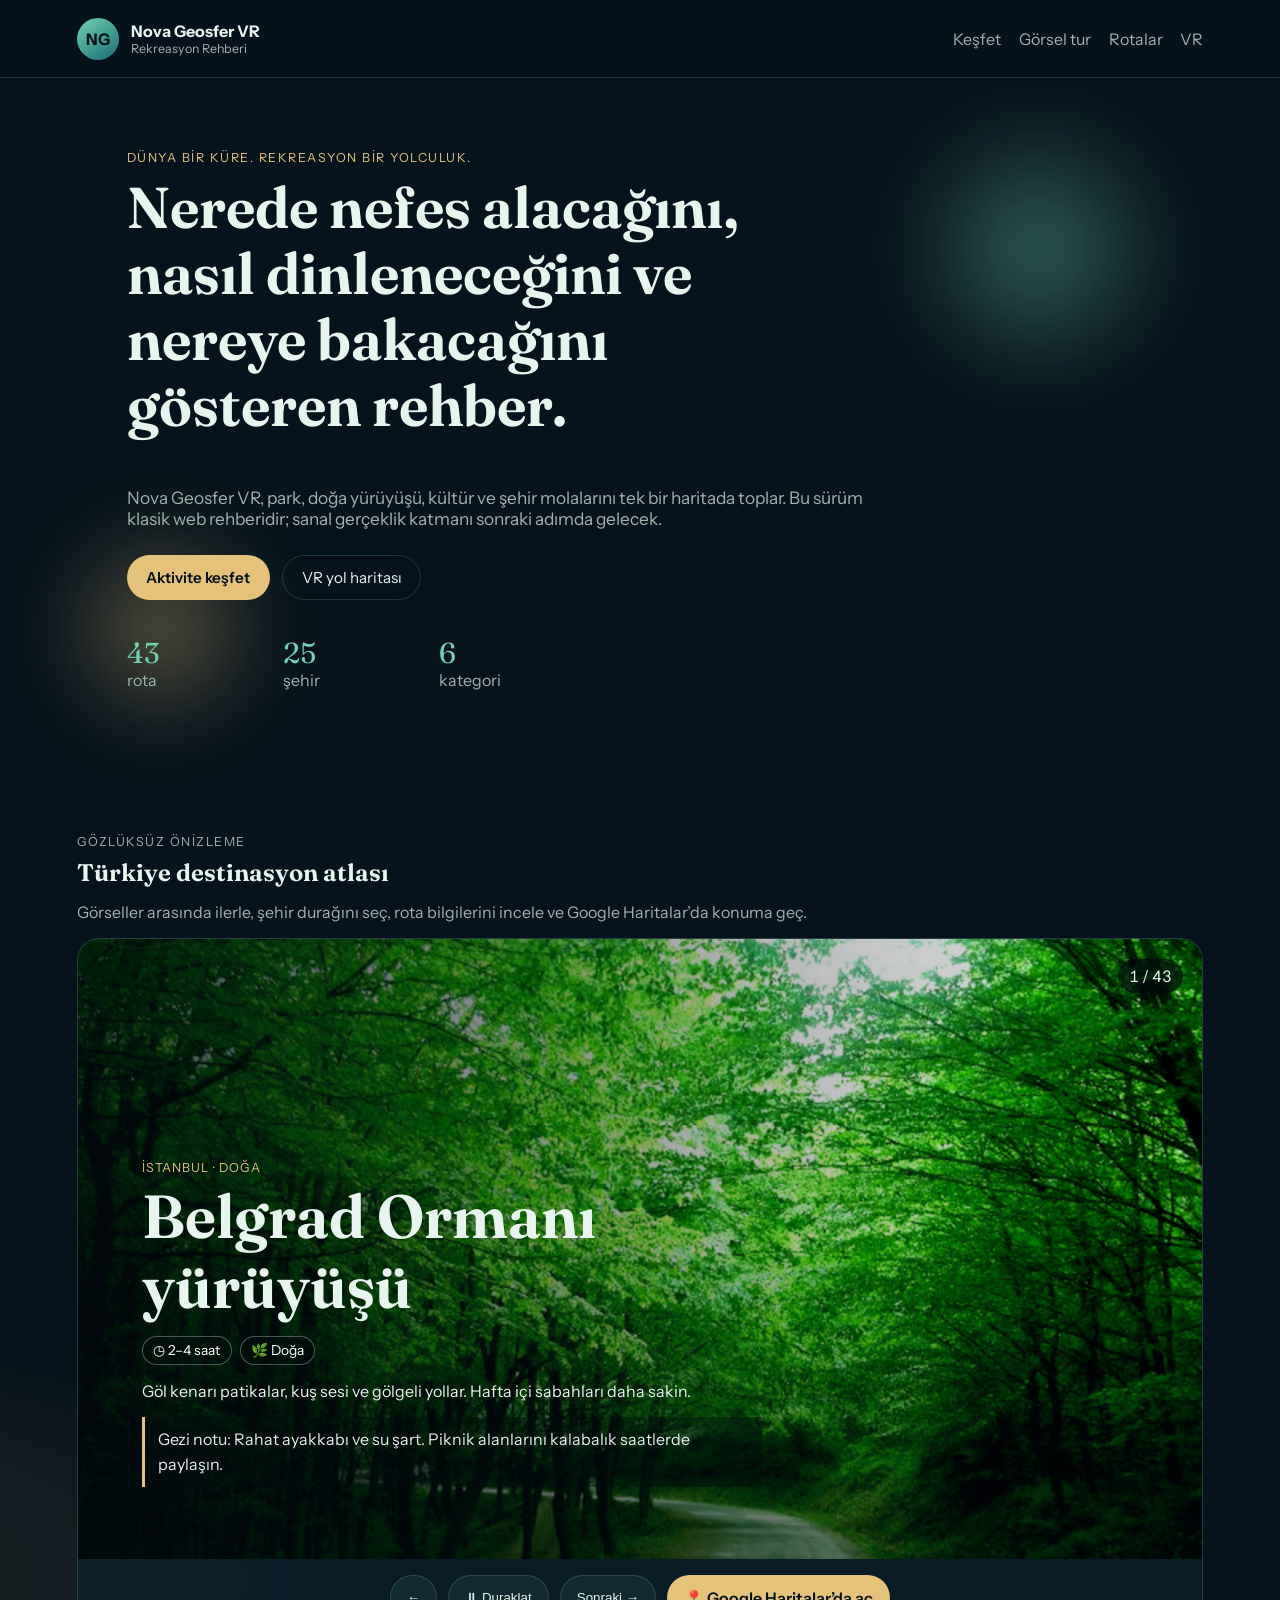
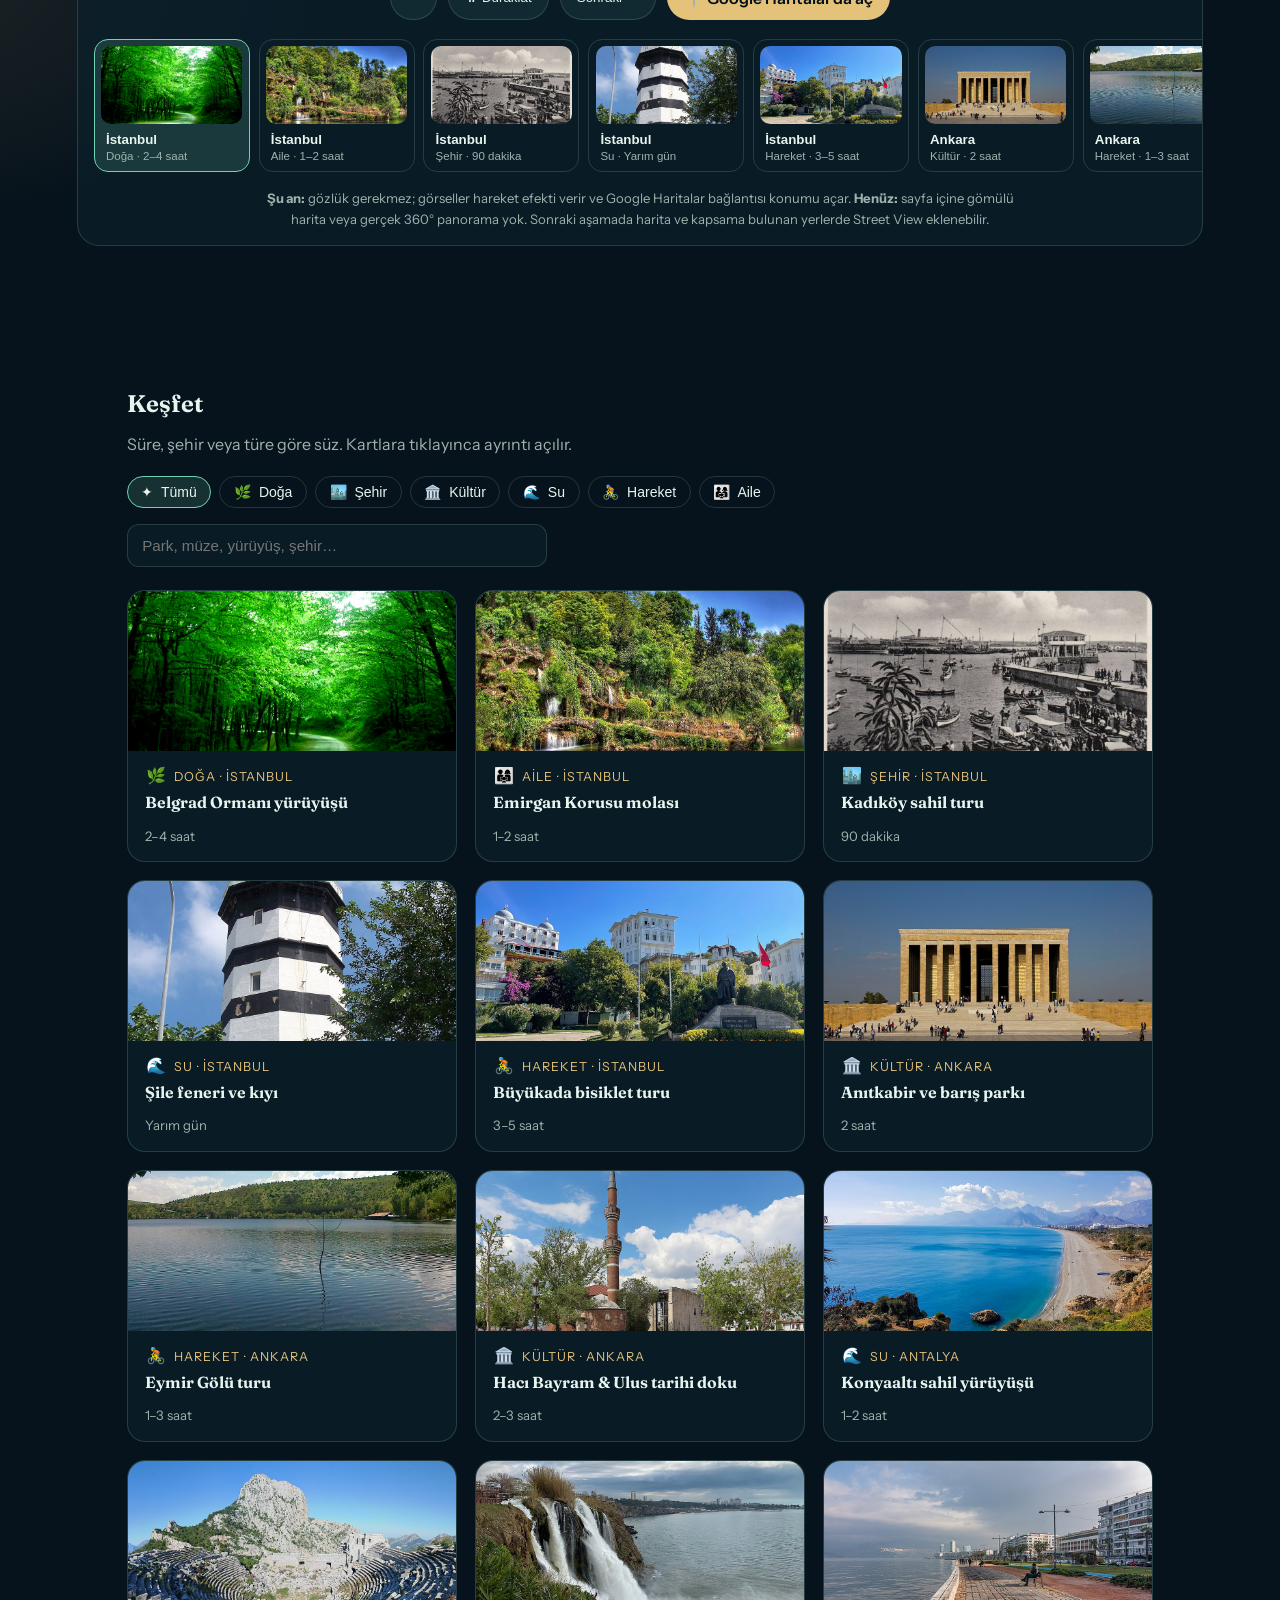
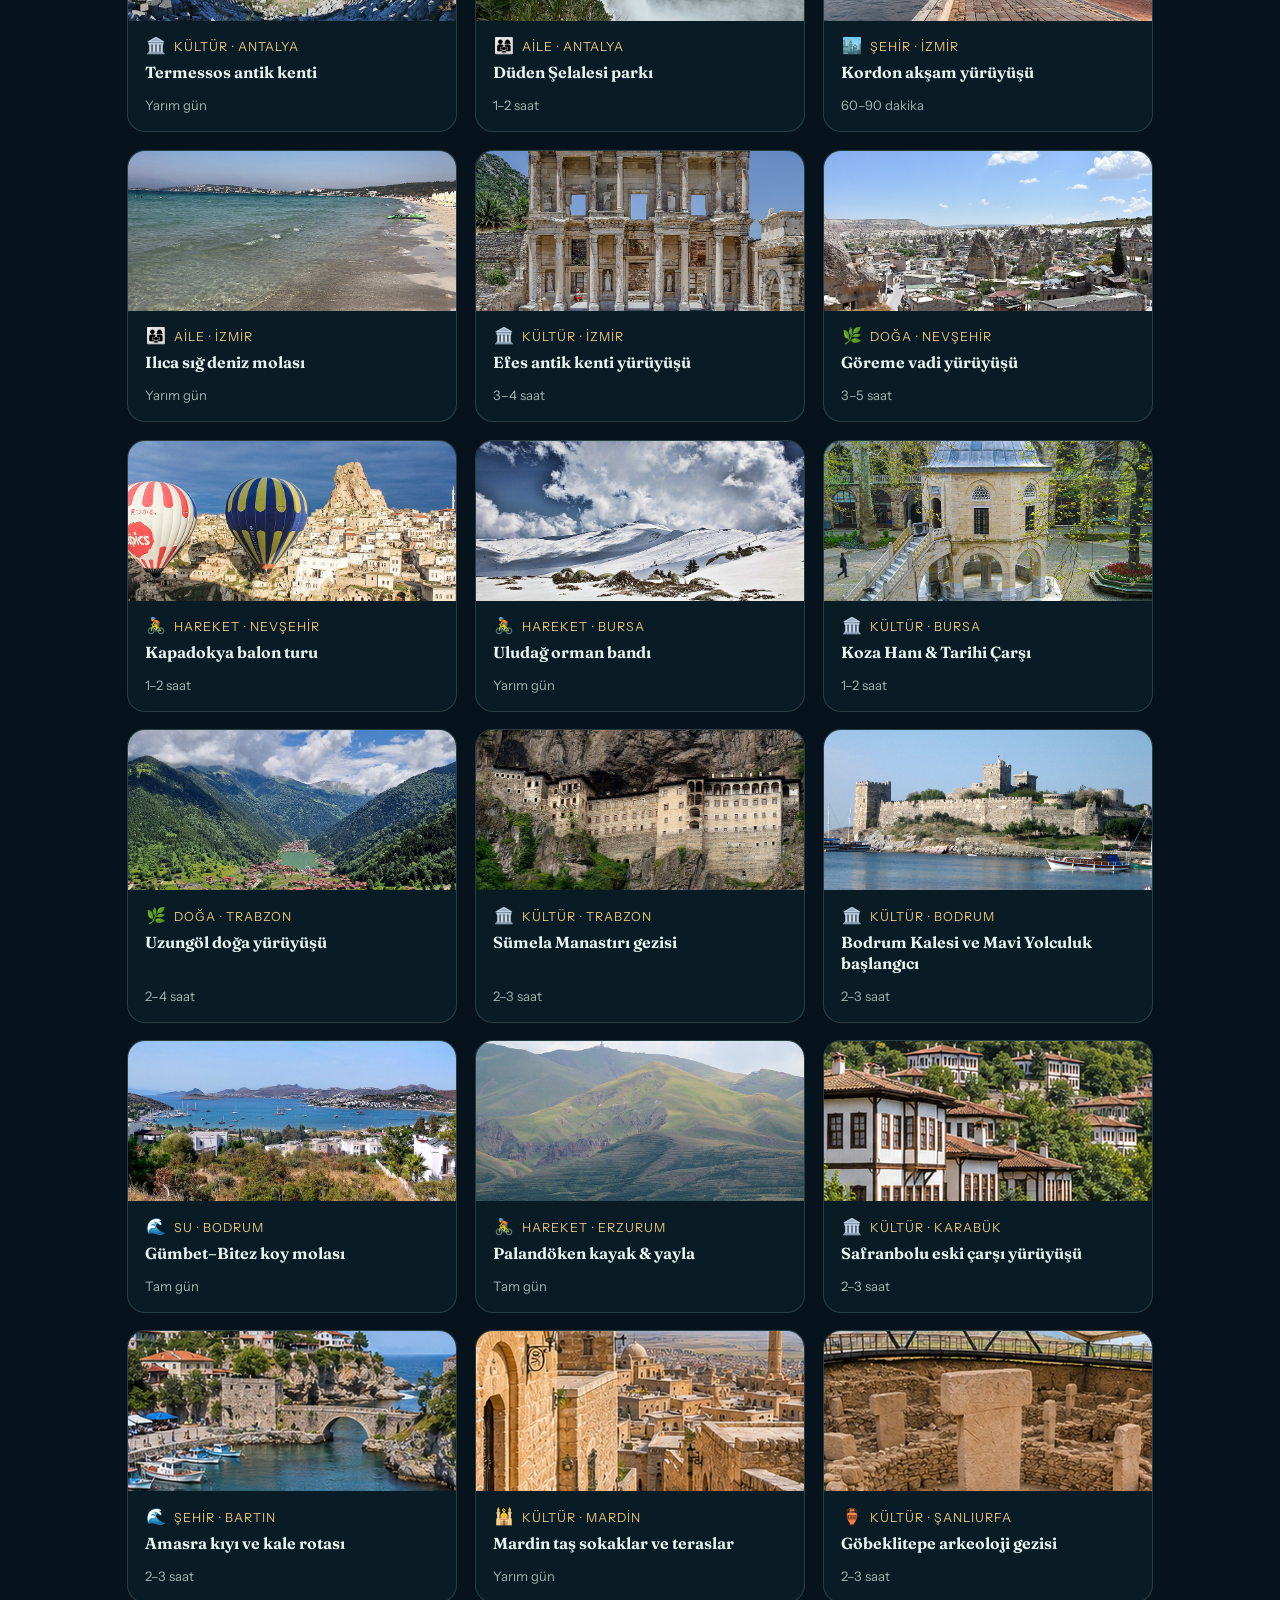
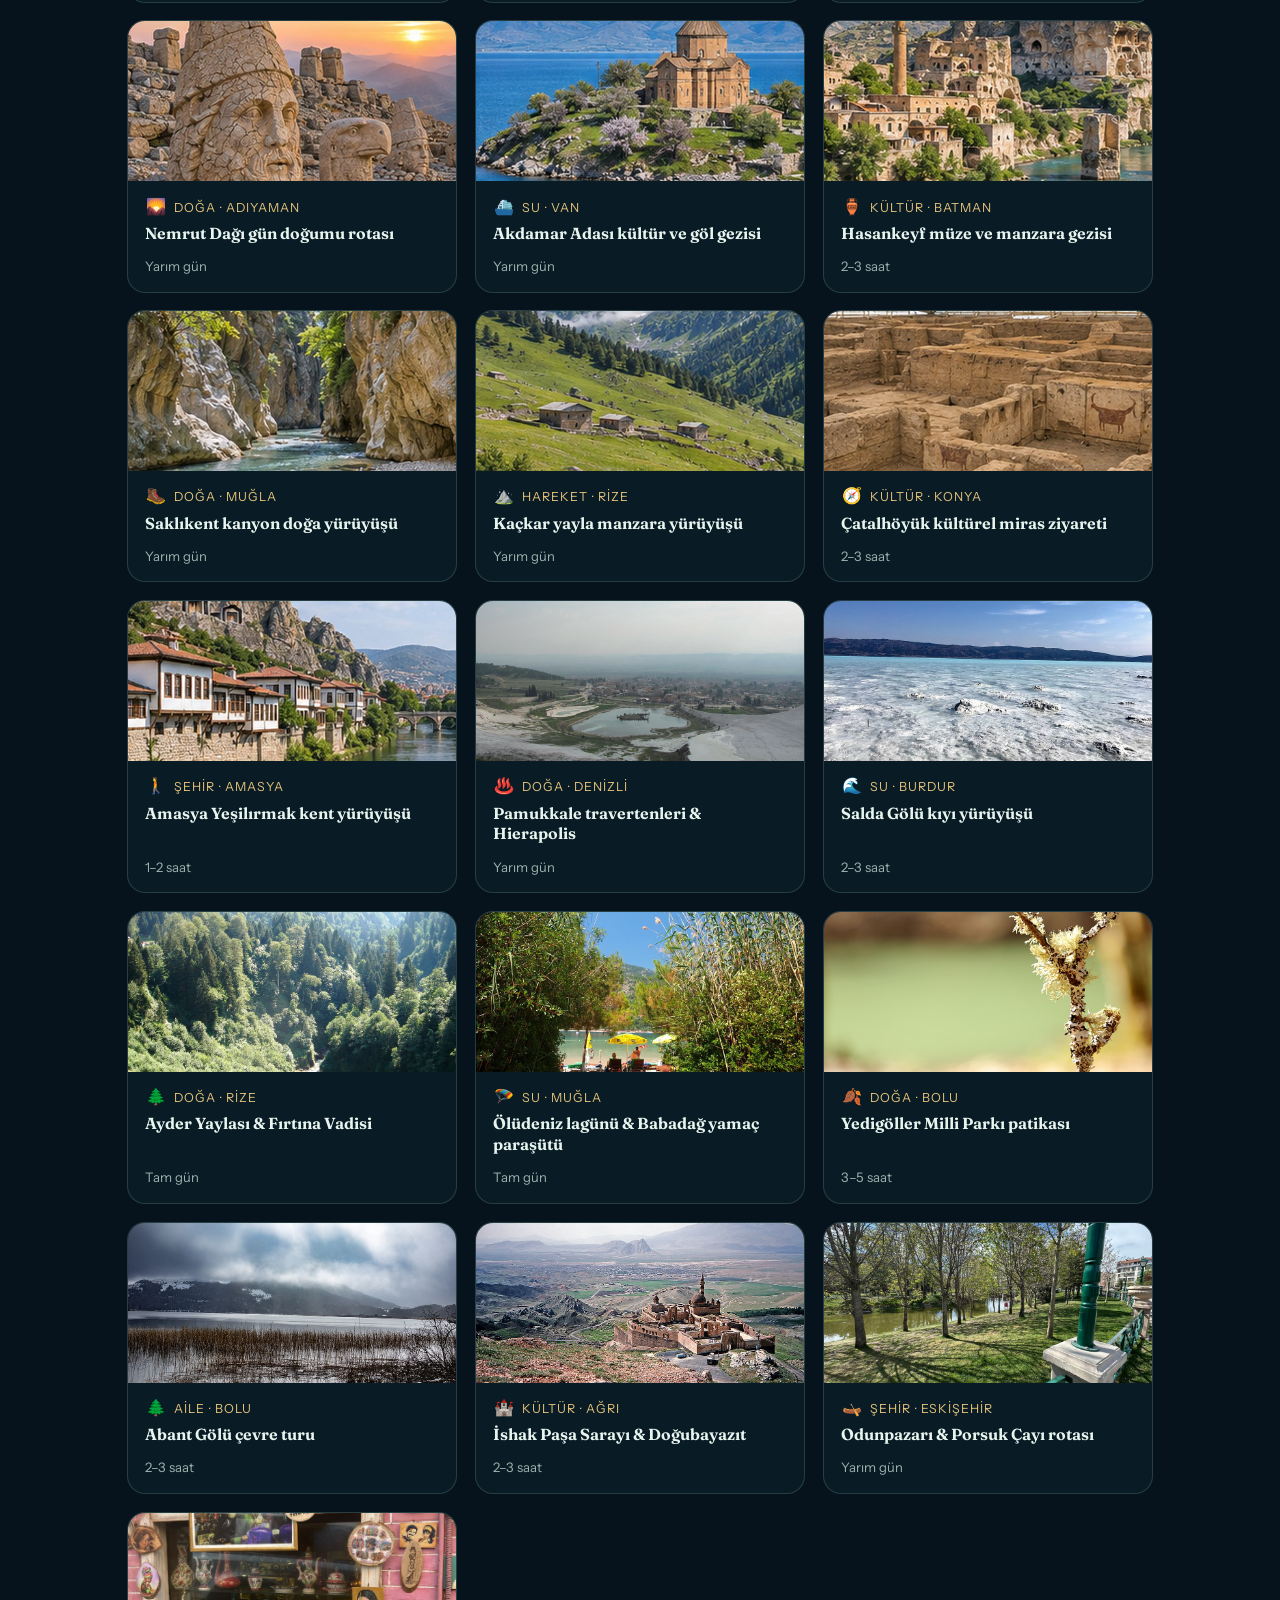
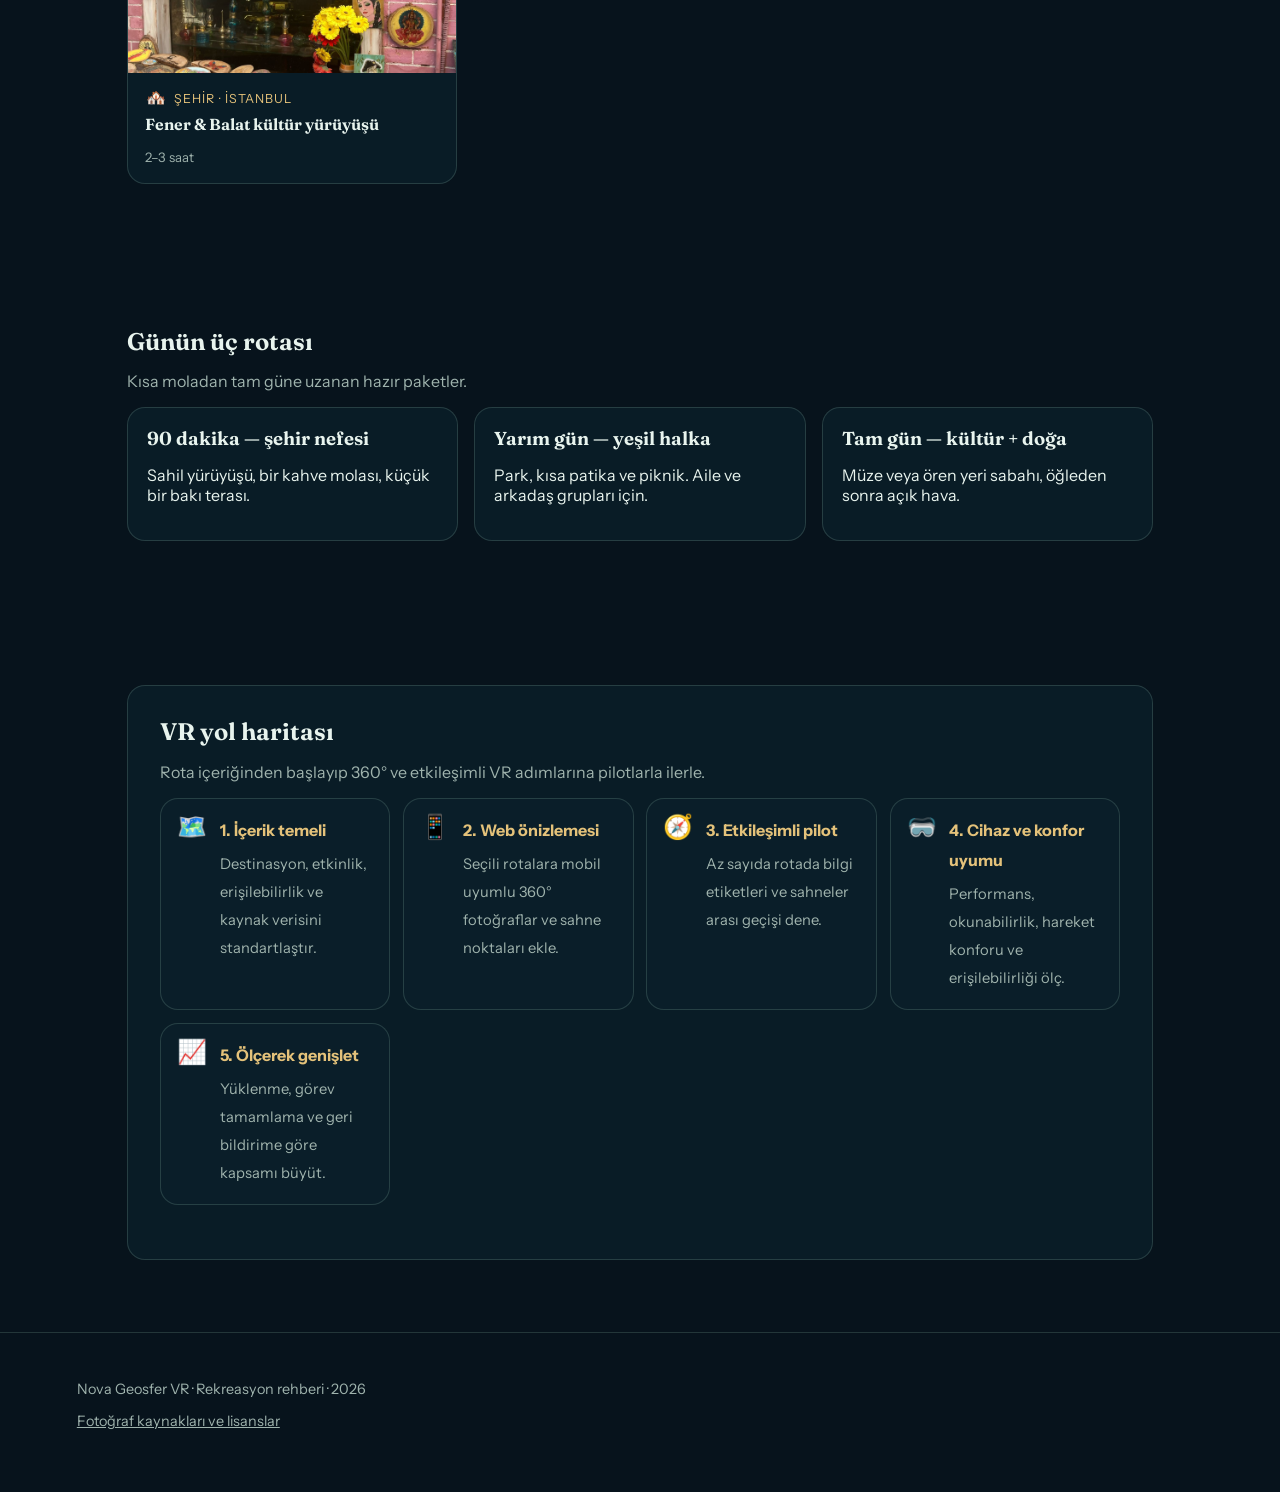
==== commit 05f54a99: "README dosyasina canli site baglantisi eklendi" ====
--- a/index.html
+++ b/index.html
@@ -52,11 +52,11 @@
         </div>
         <dl class="stats">
           <div>
-            <dt id="route-count">44</dt>
+            <dt id="route-count">43</dt>
             <dd>rota</dd>
           </div>
           <div>
-            <dt id="city-count">25</dt>
+            <dt id="city-count">27</dt>
             <dd>şehir</dd>
           </div>
           <div>
--- a/styles.css
+++ b/styles.css
@@ -19,7 +19,7 @@
 body {
   margin: 0;
   min-height: 100vh;
-  font-family: "Instrument Sans", system-ui, sans-serif;
+  font-family: "Instrument Sans", "Segoe UI", Arial, sans-serif;
   color: var(--text);
   background:
     radial-gradient(1200px 500px at 80% -10%, rgba(111,211,176,.18), transparent 55%),
@@ -43,7 +43,7 @@
 a { color: inherit; }
 
 h1, h2, h3 {
-  font-family: Fraunces, Georgia, serif;
+  font-family: Fraunces, Georgia, "Times New Roman", serif;
   font-weight: 650;
   line-height: 1.15;
   margin-top: 0;
